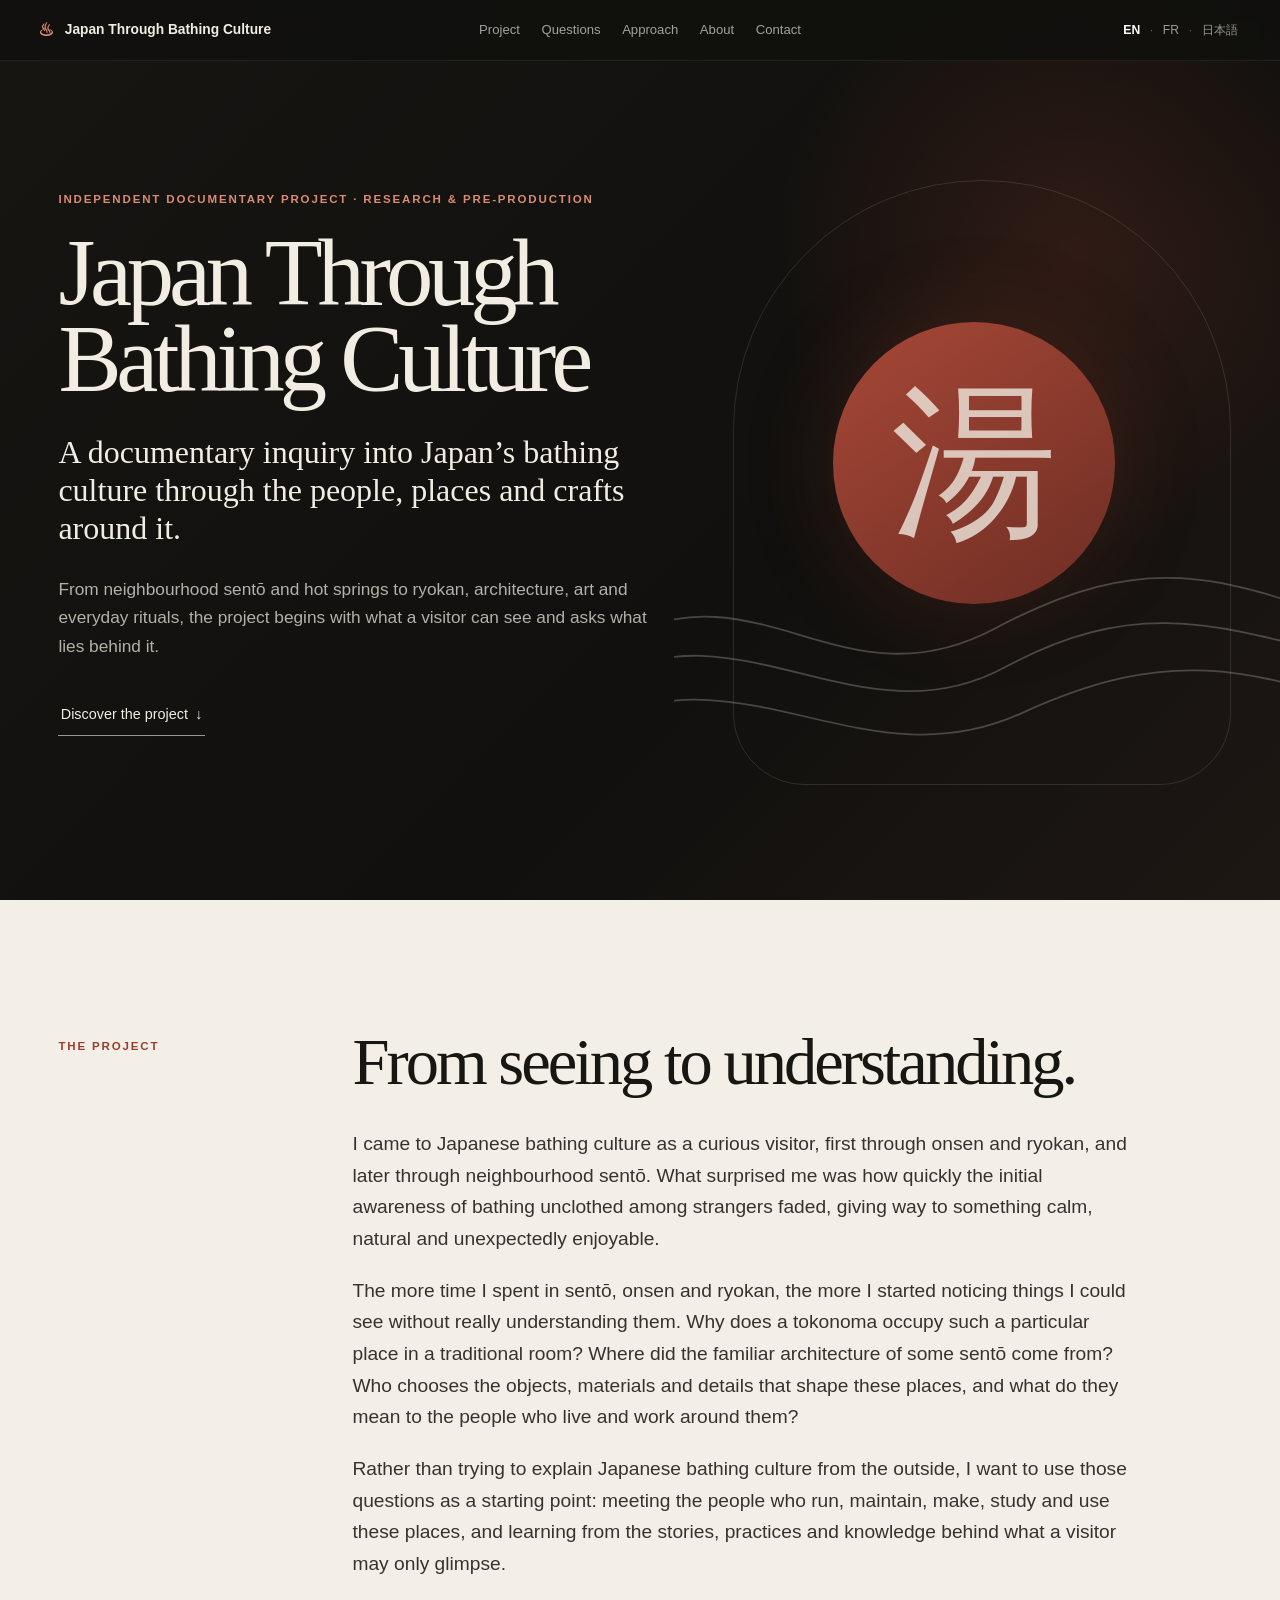
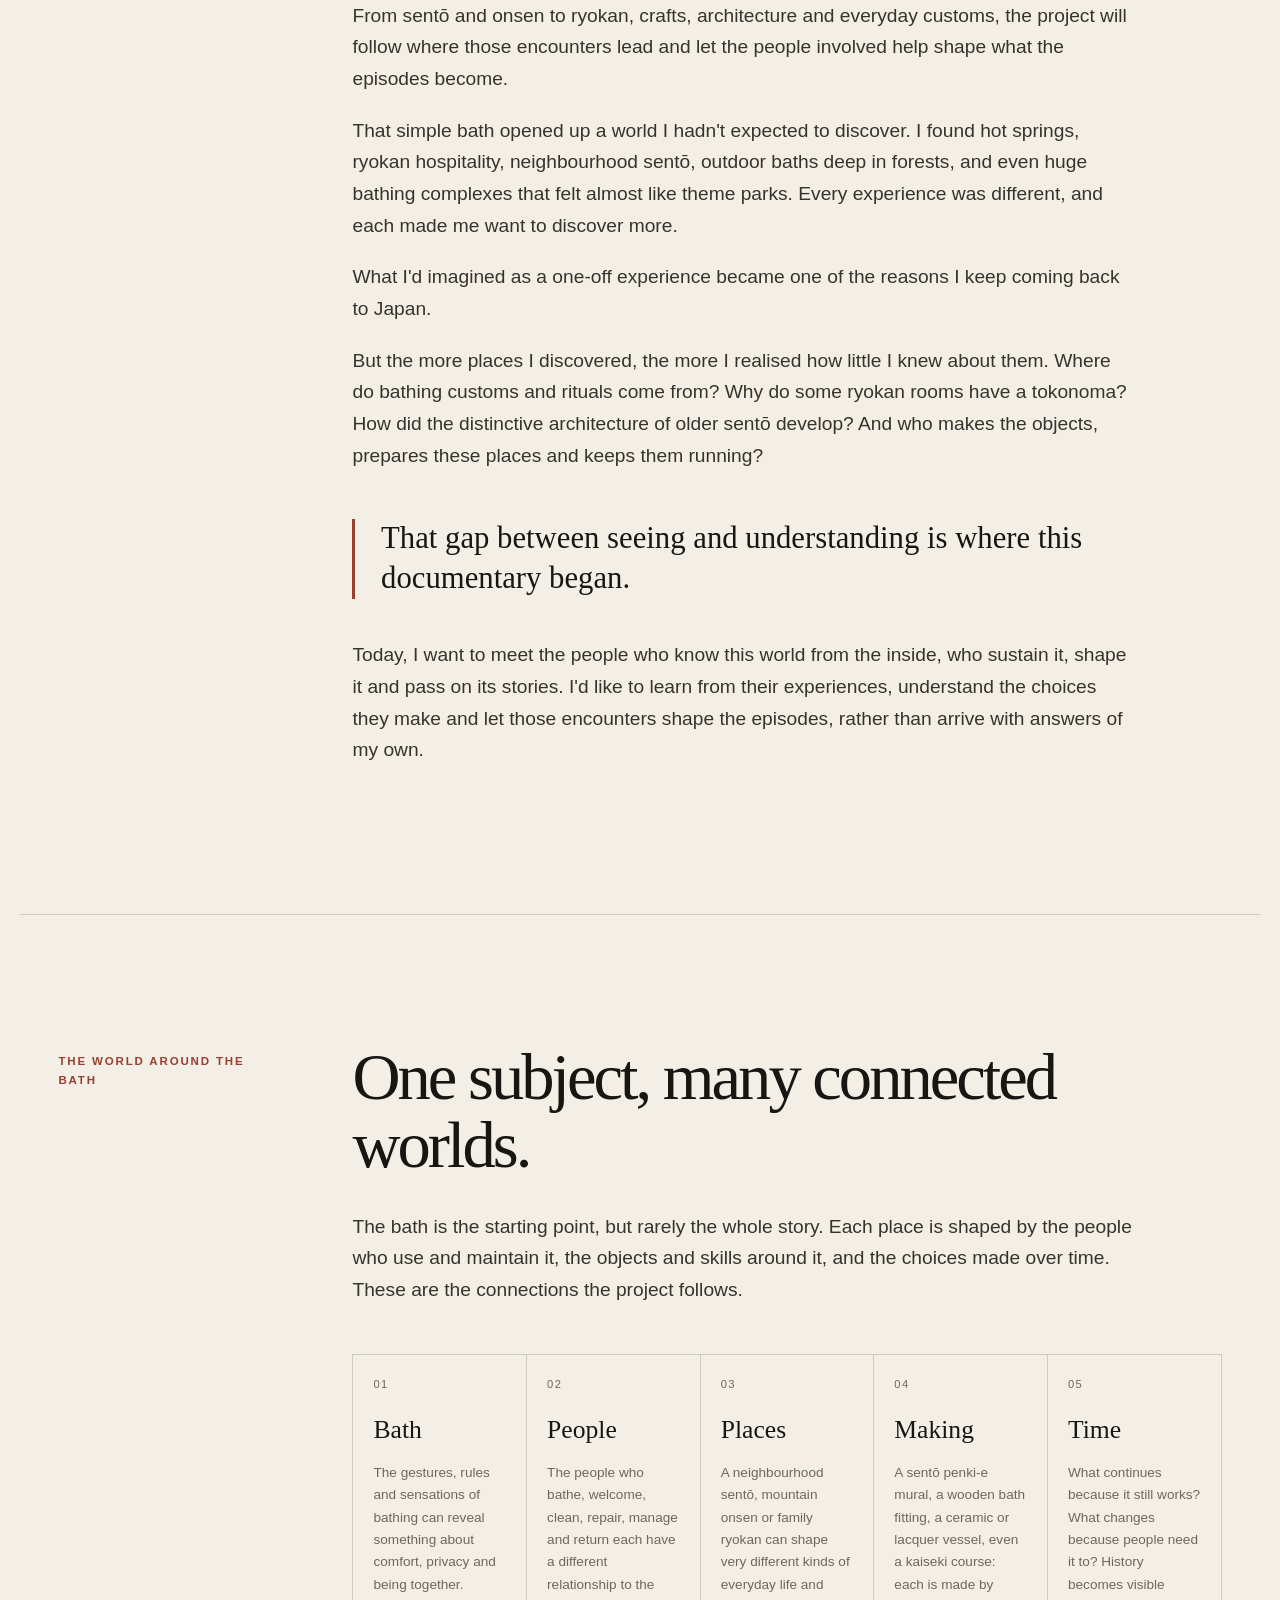
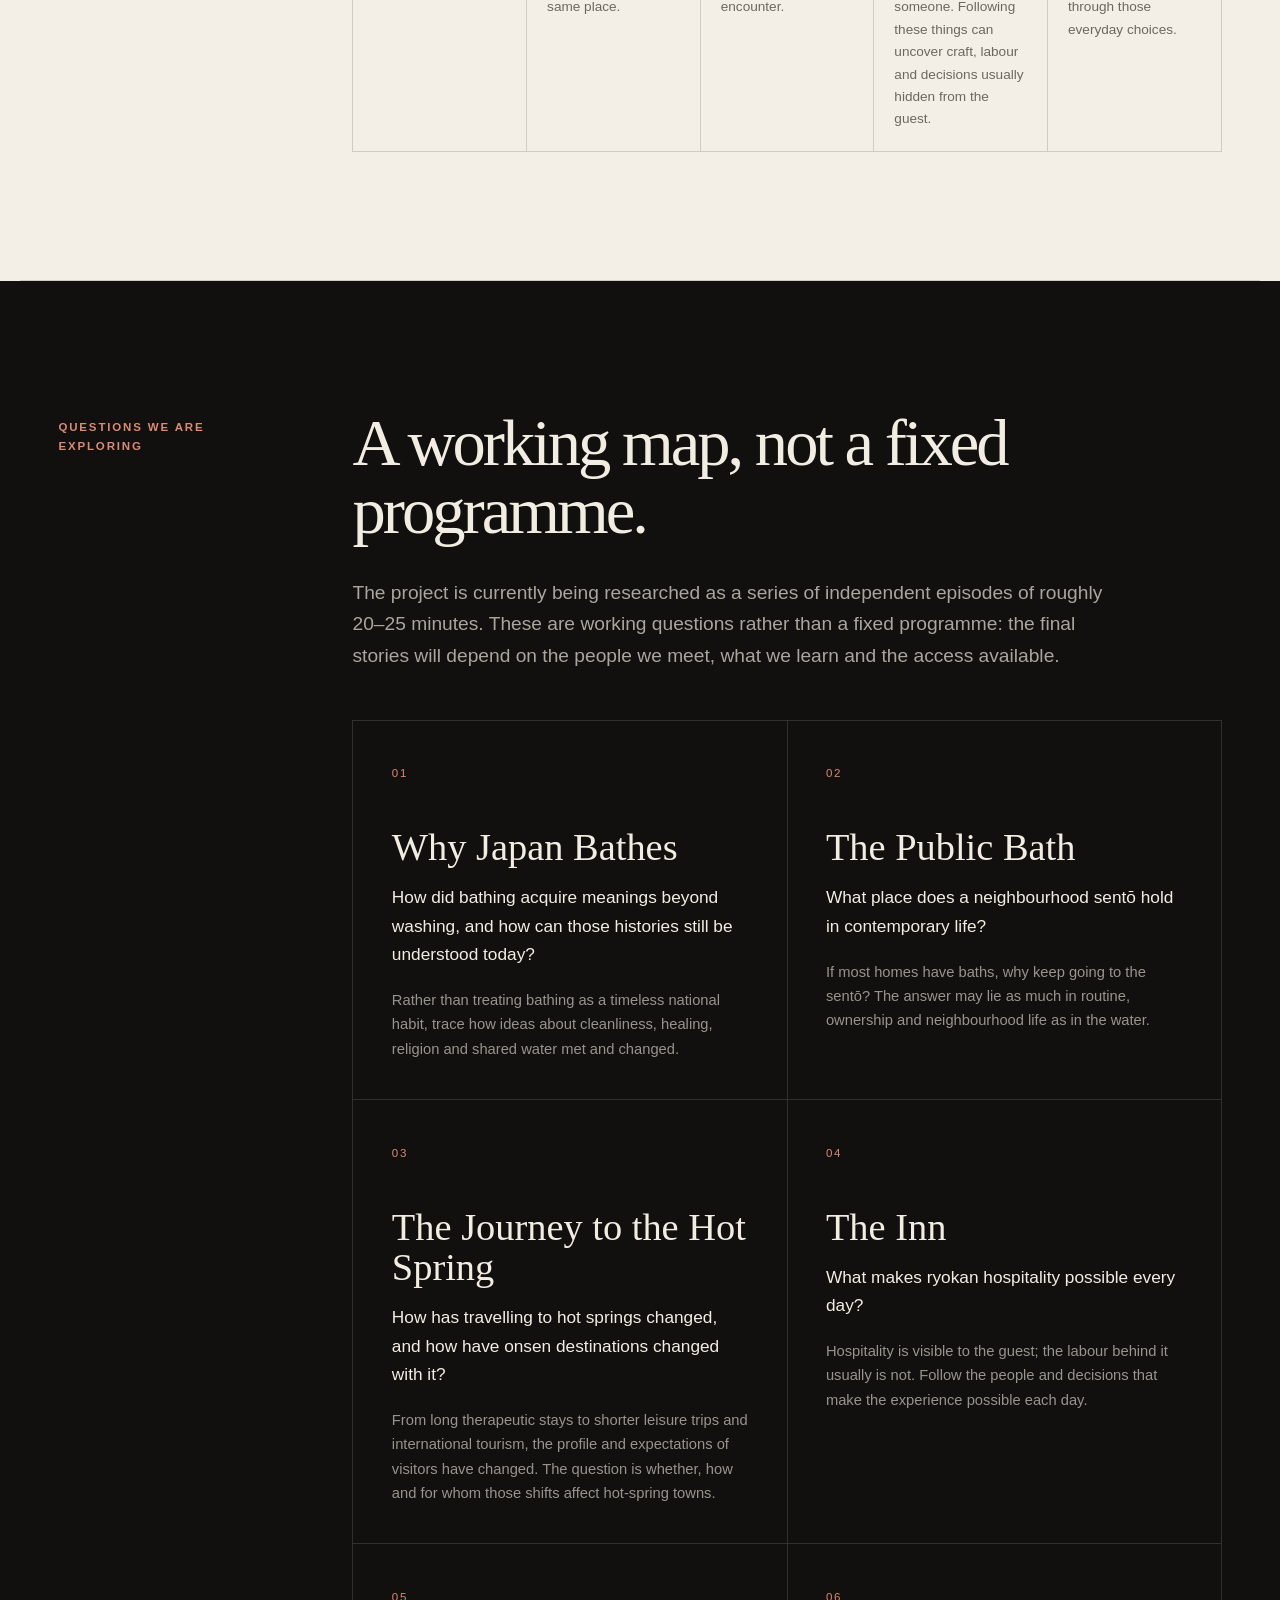
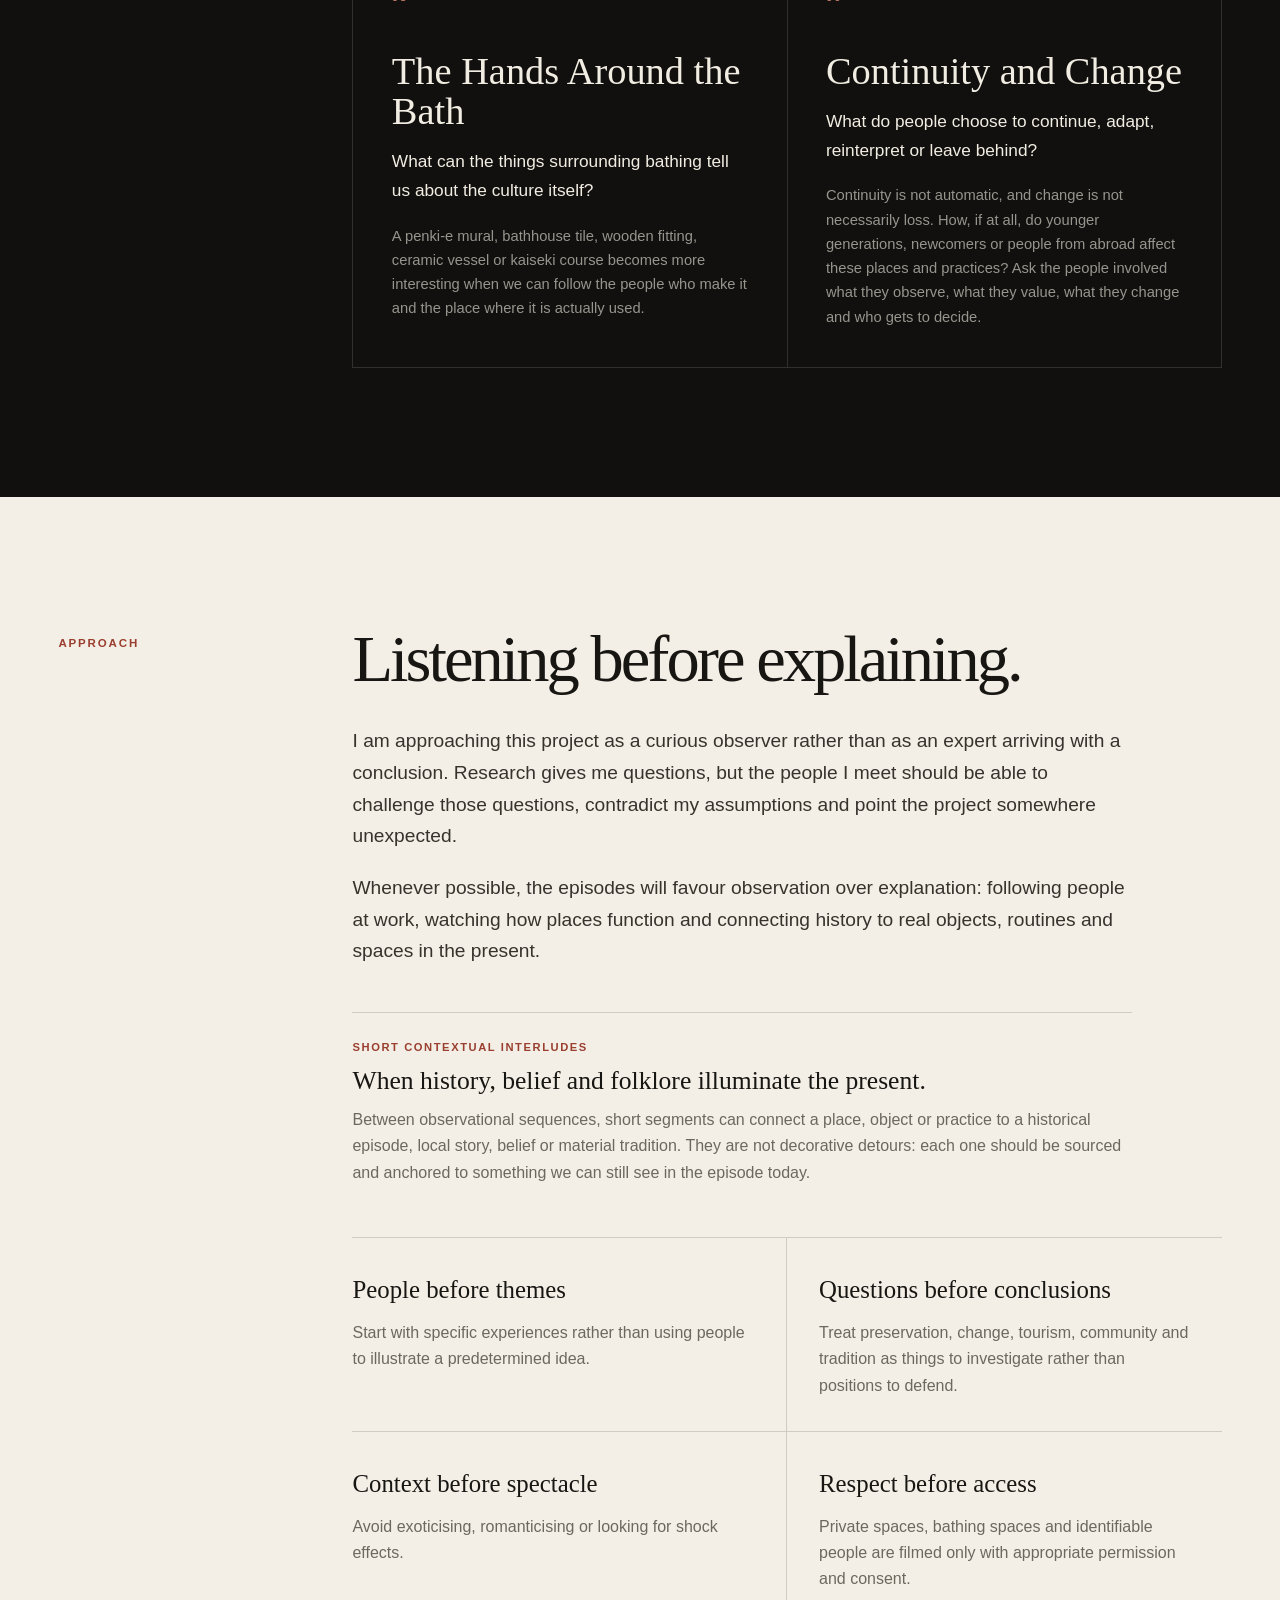
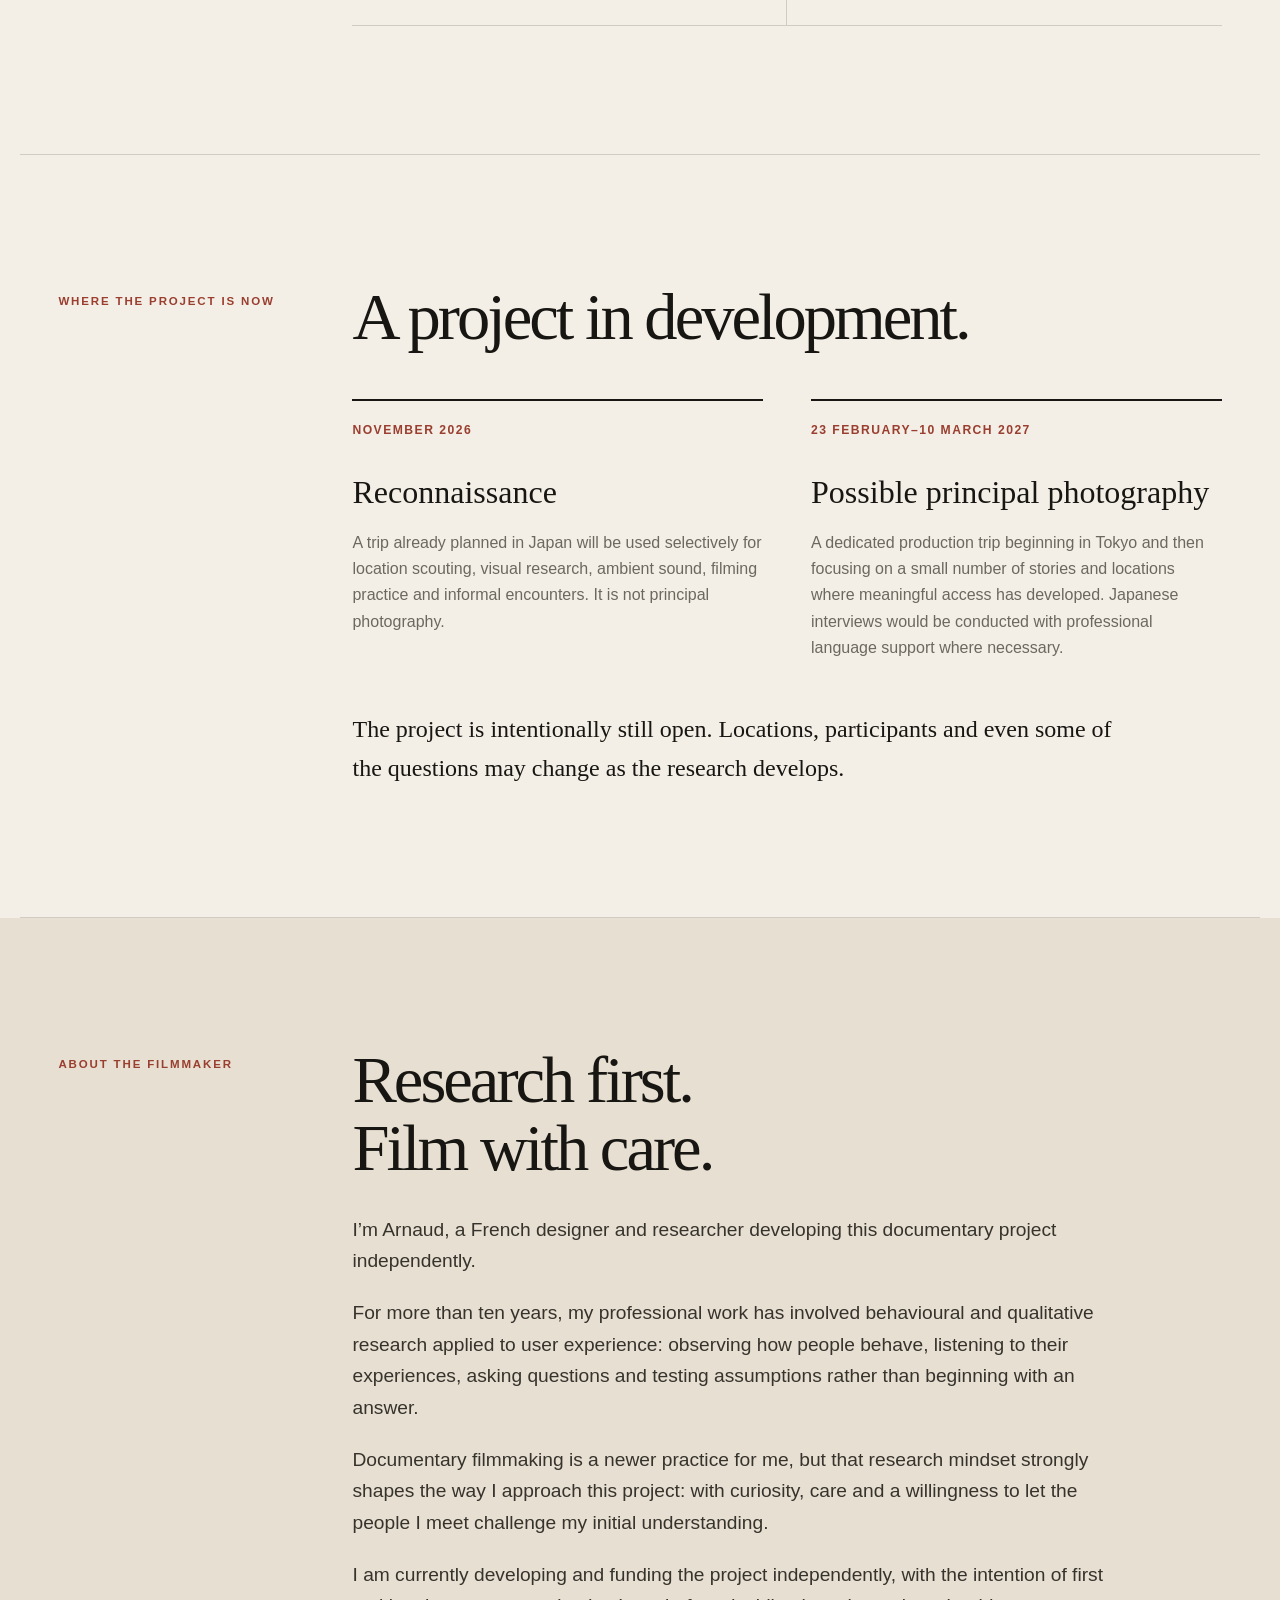
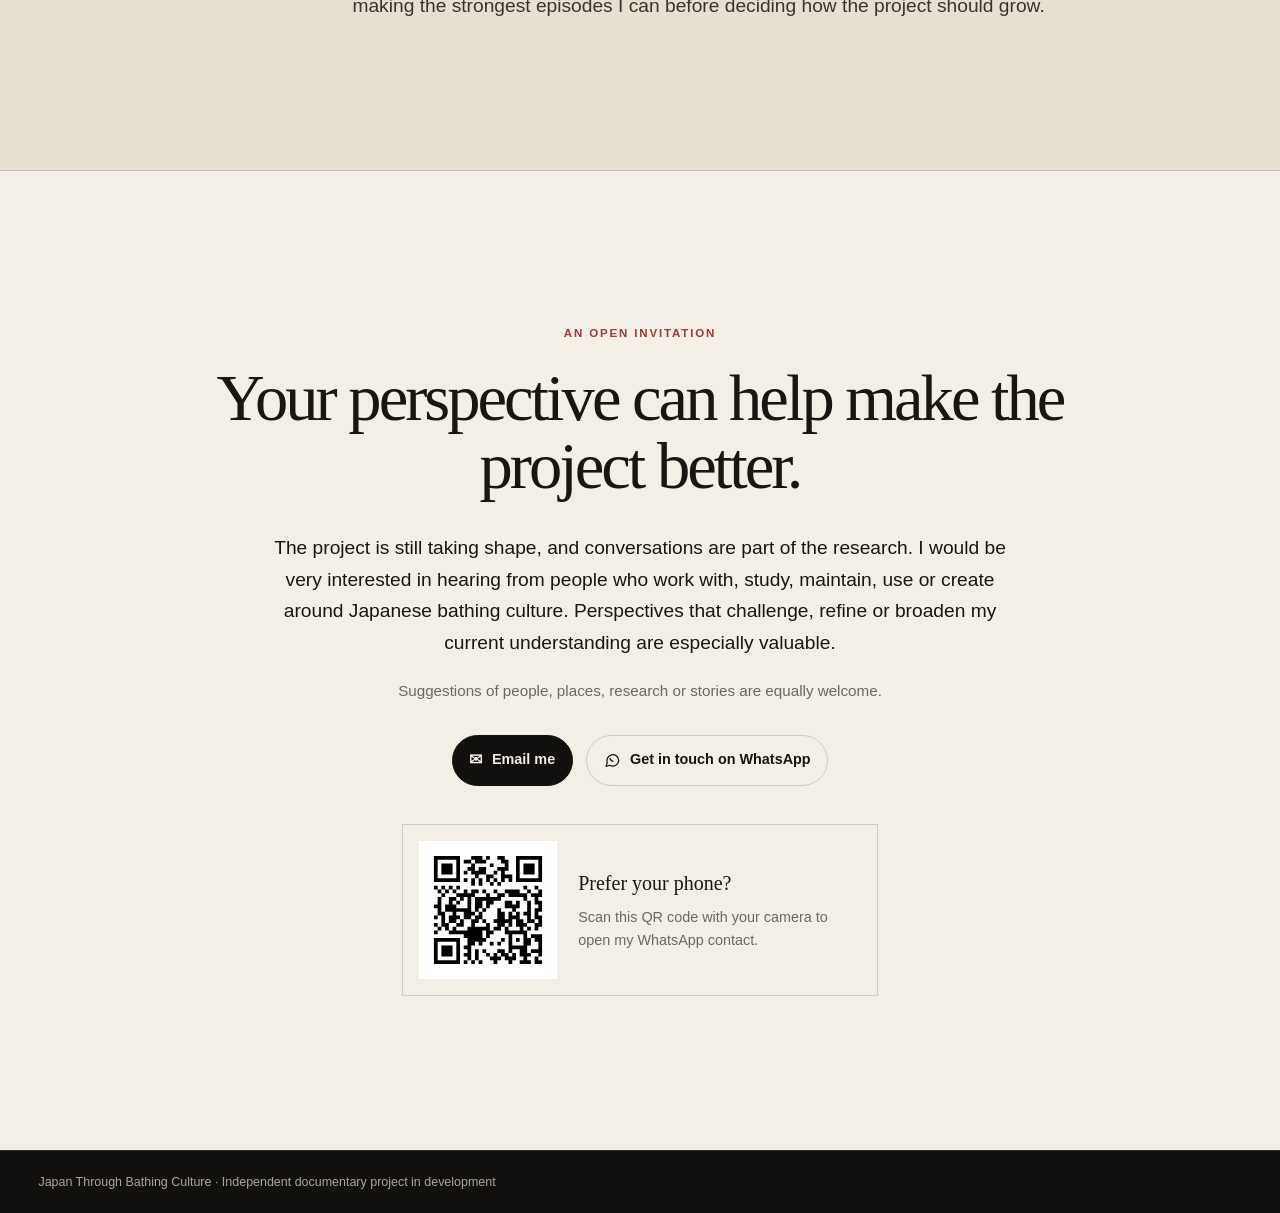
==== index.html @ 9cec3761 "Use concise story-led documentary introduction" ====
<!doctype html>
<!-- site-version: v0.8-personal-intro -->
<html lang="en" class="no-js">
<head>
  <meta charset="utf-8" />
  <meta name="viewport" content="width=device-width, initial-scale=1" />
  <meta name="theme-color" content="#11100e" />
  <title>Japan Through Bathing Culture: Independent documentary project</title>
  <meta name="description" content="An independent documentary project exploring Japan’s bathing culture through the people, places and crafts that shape it." />
  <meta name="robots" content="noindex, nofollow, noarchive, nosnippet, noimageindex" />
  <meta property="og:title" content="Japan Through Bathing Culture" />
  <meta property="og:description" content="Exploring Japan’s bathing culture through the people, places and crafts that shape it." />
  <meta property="og:type" content="website" />
  <meta name="twitter:card" content="summary_large_image" />
  <link rel="stylesheet" href="styles.css?v=20261009-2" />
  <script>
    document.documentElement.classList.remove('no-js');
    document.documentElement.classList.add('js');
    (() => {
      const supported = ['en', 'fr', 'ja'];
      const params = new URLSearchParams(location.search);
      const urlLang = params.get('lang');
      const stored = localStorage.getItem('bath-doc-lang');
      const browser = (navigator.languages?.[0] || navigator.language || 'en').toLowerCase();
      const browserLang = browser.startsWith('fr') ? 'fr' : browser.startsWith('ja') ? 'ja' : 'en';
      const lang = supported.includes(urlLang) ? urlLang : supported.includes(stored) ? stored : browserLang;
      document.documentElement.lang = lang;
      document.documentElement.dataset.initialLang = lang;
    })();
  </script>
</head>
<body>
  <a class="skip-link" href="#main" data-i18n="skip">Skip to content</a>

  <header class="site-header">
    <a class="brand" href="#top" aria-label="Japan Through Bathing Culture, home">
      <span class="brand-mark" aria-hidden="true">♨</span>
      <span class="brand-text">Japan Through Bathing Culture</span>
    </a>

    <nav class="main-nav" id="primary-navigation" aria-label="Primary navigation">
      <a href="#project" data-i18n="navProject">Project</a>
      <a href="#questions" data-i18n="navQuestions">Questions</a>
      <a href="#approach" data-i18n="navApproach">Approach</a>
      <a href="#about" data-i18n="navAbout">About</a>
      <a href="#contact" data-i18n="navContact">Contact</a>
    </nav>

    <button class="menu-toggle" type="button" aria-controls="primary-navigation" aria-expanded="false" aria-label="Open menu">
      <span class="menu-toggle-lines" aria-hidden="true"><span></span><span></span><span></span></span>
    </button>

    <div class="language-switcher" aria-label="Language">
      <button type="button" data-lang="en">EN</button><span aria-hidden="true">·</span>
      <button type="button" data-lang="fr">FR</button><span aria-hidden="true">·</span>
      <button type="button" data-lang="ja">日本語</button>
    </div>
  </header>

  <main id="main">
    <section class="hero" id="top" aria-labelledby="hero-title">
      <div class="hero-copy">
        <p class="eyebrow" data-i18n="heroEyebrow">Independent documentary project · Research & pre-production</p>
        <h1 id="hero-title" data-i18n="heroTitle">Japan Through Bathing Culture</h1>
        <p class="hero-statement" data-i18n="heroStatement">A documentary inquiry into Japan’s bathing culture through the people, places and crafts around it.</p>
        <p class="hero-intro" data-i18n="heroIntro">From neighbourhood sentō and hot springs to ryokan, architecture, art and everyday rituals, the project begins with what a visitor can see and asks what lies behind it.</p>
        <a class="text-link" href="#project"><span data-i18n="heroCta">Discover the project</span> <span aria-hidden="true">↓</span></a>
      </div>

      <div class="hero-art" aria-hidden="true">
        <div class="sun"></div>
        <svg viewBox="0 0 720 640" role="presentation">
          <path d="M-60 440 C100 360,190 520,360 430 S610 370,780 430" />
          <path d="M-80 488 C70 400,210 560,370 474 S620 430,800 474" />
          <path d="M-90 536 C80 452,215 605,390 525 S650 478,820 530" />
        </svg>
        <p class="hero-kanji">湯</p>
      </div>
    </section>

    <section class="section" id="project" aria-labelledby="project-title">
      <div class="section-label"><p class="eyebrow" data-i18n="projectEyebrow">The project</p></div>
      <div class="section-body prose">
        <h2 id="project-title" data-i18n="projectTitle">From seeing to understanding.</h2>
        <p class="project-lead" data-i18n="projectP1">Bathing wasn't what first brought me to Japan.</p>
        <p data-i18n="projectP2">To be fair, I was a little reluctant to try it. Getting naked in a bath with strangers was well outside my comfort zone! I was curious, but I mostly expected to give it a go, tick it off the list and move on.</p>
        <p data-i18n="projectP3">My first bath was at a perfectly ordinary hotel after twenty hours of flying. The place was plain, almost austere. I planned to stay for a few minutes before going back to my room to finally get some sleep…</p>
        <p data-i18n="projectP4">An hour later, I was still there, alongside a few other people. And it all felt surprisingly natural. My hesitation had melted away, along with the tension of the journey.</p>
        <p data-i18n="projectP5">That simple bath opened up a world I hadn't expected to discover. I found hot springs, ryokan hospitality, neighbourhood sentō, outdoor baths deep in forests, and even huge bathing complexes that felt almost like theme parks. Every experience was different, and each made me want to discover more.</p>
        <p data-i18n="projectP6">What I'd imagined as a one-off experience became one of the reasons I keep coming back to Japan.</p>
        <p data-i18n="projectP7">But the more places I discovered, the more I realised how little I knew about them. Where do bathing customs and rituals come from? Why do some ryokan rooms have a tokonoma? How did the distinctive architecture of older sentō develop? And who makes the objects, prepares these places and keeps them running?</p>
        <blockquote data-i18n="projectQuote">That gap between what I saw and what I actually understood is where this documentary began.</blockquote>
        <p data-i18n="projectP8">Today, I want to meet the people who know this world from the inside, who sustain it, shape it and pass on its stories. I'd like to learn from their experiences, understand the choices they make and let those encounters shape the episodes, rather than arrive with answers of my own.</p>
      </div>
    </section>

    <section class="section" aria-labelledby="world-title">
      <div class="section-label"><p class="eyebrow" data-i18n="worldEyebrow">The world around the bath</p></div>
      <div class="section-body">
        <h2 id="world-title" data-i18n="worldTitle">One subject, many connected worlds.</h2>
        <p class="section-intro" data-i18n="worldIntro">The bath is the starting point, but rarely the whole story. Each place is shaped by the people who use and maintain it, the objects and skills around it, and the choices made over time. These are the connections the project follows.</p>
        <div class="world-grid">
          <article><span>01</span><h3 data-i18n="worldBathTitle">Bath</h3><p data-i18n="worldBathText">The gestures, rules and sensations of bathing can reveal something about comfort, privacy and being together.</p></article>
          <article><span>02</span><h3 data-i18n="worldPeopleTitle">People</h3><p data-i18n="worldPeopleText">The people who bathe, welcome, clean, repair, manage and return each have a different relationship to the same place.</p></article>
          <article><span>03</span><h3 data-i18n="worldPlacesTitle">Places</h3><p data-i18n="worldPlacesText">A neighbourhood sentō, mountain onsen or family ryokan can shape very different kinds of everyday life and encounter.</p></article>
          <article><span>04</span><h3 data-i18n="worldMakingTitle">Making</h3><p data-i18n="worldMakingText">A sentō penki-e mural, a wooden bath fitting, a ceramic or lacquer vessel, even a kaiseki course: each is made by someone. Following these things can uncover craft, labour and decisions usually hidden from the guest.</p></article>
          <article><span>05</span><h3 data-i18n="worldTimeTitle">Time</h3><p data-i18n="worldTimeText">What continues because it still works? What changes because people need it to? History becomes visible through those everyday choices.</p></article>
        </div>
      </div>
    </section>

    <section class="section dark-section" id="questions" aria-labelledby="questions-title">
      <div class="section-label"><p class="eyebrow" data-i18n="questionsEyebrow">Questions we are exploring</p></div>
      <div class="section-body">
        <h2 id="questions-title" data-i18n="questionsTitle">A working map, not a fixed programme.</h2>
        <p class="section-intro" data-i18n="questionsIntro">The project is currently being researched as a series of independent episodes of roughly 20–25 minutes. These are working questions rather than a fixed programme: the final stories will depend on the people we meet, what we learn and the access available.</p>

        <div class="question-grid">
          <article class="question-card"><span class="number">01</span><h3 data-i18n="q1Title">Why Japan Bathes</h3><p class="question" data-i18n="q1Question">How did bathing acquire meanings beyond washing, and how can those histories still be understood today?</p><p class="detail" data-i18n="q1Detail">Rather than treating bathing as a timeless national habit, trace how ideas about cleanliness, healing, religion and shared water met and changed.</p></article>
          <article class="question-card"><span class="number">02</span><h3 data-i18n="q2Title">The Public Bath</h3><p class="question" data-i18n="q2Question">What place does a neighbourhood sentō hold in contemporary life?</p><p class="detail" data-i18n="q2Detail">If most homes have baths, why keep going to the sentō? The answer may lie as much in routine, ownership and neighbourhood life as in the water.</p></article>
          <article class="question-card"><span class="number">03</span><h3 data-i18n="q3Title">The Journey to the Hot Spring</h3><p class="question" data-i18n="q3Question">How has travelling to hot springs changed, and how have onsen destinations changed with it?</p><p class="detail" data-i18n="q3Detail">From long therapeutic stays to shorter leisure trips and international tourism, the profile and expectations of visitors have changed. The question is whether, how and for whom those shifts affect hot-spring towns.</p></article>
          <article class="question-card"><span class="number">04</span><h3 data-i18n="q4Title">The Inn</h3><p class="question" data-i18n="q4Question">What makes ryokan hospitality possible every day?</p><p class="detail" data-i18n="q4Detail">Hospitality is visible to the guest; the labour behind it usually is not. Follow the people and decisions that make the experience possible each day.</p></article>
          <article class="question-card"><span class="number">05</span><h3 data-i18n="q5Title">The Hands Around the Bath</h3><p class="question" data-i18n="q5Question">What can the things surrounding bathing tell us about the culture itself?</p><p class="detail" data-i18n="q5Detail">A penki-e mural, bathhouse tile, wooden fitting, ceramic vessel or kaiseki course becomes more interesting when we can follow the people who make it and the place where it is actually used.</p></article>
          <article class="question-card"><span class="number">06</span><h3 data-i18n="q6Title">Continuity and Change</h3><p class="question" data-i18n="q6Question">What do people choose to continue, adapt, reinterpret or leave behind?</p><p class="detail" data-i18n="q6Detail">Continuity is not automatic, and change is not necessarily loss. How, if at all, do younger generations, newcomers or people from abroad affect these places and practices? Ask the people involved what they observe, what they value, what they change and who gets to decide.</p></article>
        </div>
      </div>
    </section>

    <section class="section" id="approach" aria-labelledby="approach-title">
      <div class="section-label"><p class="eyebrow" data-i18n="approachEyebrow">Approach</p></div>
      <div class="section-body">
        <h2 id="approach-title" data-i18n="approachTitle">Listening before explaining.</h2>
        <p class="section-intro" data-i18n="approachIntro">I am approaching this project as a curious observer rather than as an expert arriving with a conclusion. Research gives me questions, but the people I meet should be able to challenge those questions, contradict my assumptions and point the project somewhere unexpected.</p>
        <p class="section-intro" data-i18n="approachIntro2">Whenever possible, the episodes will favour observation over explanation: following people at work, watching how places function and connecting history to real objects, routines and spaces in the present.</p>

        <aside class="context-interlude" aria-labelledby="interlude-title">
          <p class="context-interlude-label" data-i18n="interludeEyebrow">Short contextual interludes</p>
          <h3 id="interlude-title" data-i18n="interludeTitle">When history, belief and folklore illuminate the present.</h3>
          <p data-i18n="interludeText">Between observational sequences, short segments can connect a place, object or practice to a historical episode, local story, belief or material tradition. They are not decorative detours: each one should be sourced and anchored to something we can still see in the episode today.</p>
        </aside>

        <div class="principles">
          <article><h3 data-i18n="p1Title">People before themes</h3><p data-i18n="p1Text">Start with specific experiences rather than using people to illustrate a predetermined idea.</p></article>
          <article><h3 data-i18n="p2Title">Questions before conclusions</h3><p data-i18n="p2Text">Treat preservation, change, tourism, community and tradition as things to investigate rather than positions to defend.</p></article>
          <article><h3 data-i18n="p3Title">Context before spectacle</h3><p data-i18n="p3Text">Avoid exoticising, romanticising or looking for shock effects.</p></article>
          <article><h3 data-i18n="p4Title">Respect before access</h3><p data-i18n="p4Text">Private spaces, bathing spaces and identifiable people are filmed only with appropriate permission and consent.</p></article>
        </div>
      </div>
    </section>

    <section class="section" id="status" aria-labelledby="status-title">
      <div class="section-label"><p class="eyebrow" data-i18n="statusEyebrow">Where the project is now</p></div>
      <div class="section-body">
        <h2 id="status-title" data-i18n="statusTitle">A project in development.</h2>
        <div class="timeline">
          <article><p class="date" data-i18n="novDate">November 2026</p><h3 data-i18n="novTitle">Reconnaissance</h3><p data-i18n="novText">A trip already planned in Japan will be used selectively for location scouting, visual research, ambient sound, filming practice and informal encounters. It is not principal photography.</p></article>
          <article><p class="date" data-i18n="febDate">23 February–10 March 2027</p><h3 data-i18n="febTitle">Possible principal photography</h3><p data-i18n="febText">A dedicated production trip beginning in Tokyo and then focusing on a small number of stories and locations where meaningful access has developed. Japanese interviews would be conducted with professional language support where necessary.</p></article>
        </div>
        <p class="status-note" data-i18n="statusNote">The project is intentionally still open. Locations, participants and even some of the questions may change as the research develops.</p>
      </div>
    </section>

    <section class="section soft-section" id="about" aria-labelledby="about-title">
      <div class="section-label"><p class="eyebrow" data-i18n="aboutEyebrow">About the filmmaker</p></div>
      <div class="section-body prose">
        <h2 id="about-title"><span data-i18n="aboutTitleLine1">Research first.</span><br><span data-i18n="aboutTitleLine2">Film with care.</span></h2>
        <p data-i18n="aboutP1">I’m Arnaud, a French designer and researcher developing this documentary project independently.</p>
        <p data-i18n="aboutP2">For more than ten years, my professional work has involved behavioural and qualitative research applied to user experience: observing how people behave, listening to their experiences, asking questions and testing assumptions rather than beginning with an answer.</p>
        <p data-i18n="aboutP3">Documentary filmmaking is a newer practice for me, but that research mindset strongly shapes the way I approach this project: with curiosity, care and a willingness to let the people I meet challenge my initial understanding.</p>
        <p data-i18n="aboutP5">I am currently developing and funding the project independently, with the intention of first making the strongest episodes I can before deciding how the project should grow.</p>
      </div>
    </section>

    <section class="closing" id="contact" aria-labelledby="closing-title">
      <p class="eyebrow" data-i18n="closingEyebrow">An open invitation</p>
      <h2 id="closing-title" data-i18n="closingTitle">Your perspective can help make the project better.</h2>
      <p data-i18n="closingText">The project is still taking shape, and conversations are part of the research. I would be very interested in hearing from people who work with, study, maintain, use or create around Japanese bathing culture. Perspectives that challenge, refine or broaden my current understanding are especially valuable.</p>
      <p class="closing-note" data-i18n="closingNote">Suggestions of people, places, research or stories are equally welcome.</p>
      <div class="contact-actions" aria-label="Contact options">
        <button class="contact-button contact-button-primary" type="button" data-contact="email">
          <span class="contact-icon" aria-hidden="true">✉</span>
          <span data-i18n="contactEmail">Email me</span>
        </button>
        <button class="contact-button" type="button" data-contact="whatsapp">
          <svg class="contact-icon contact-icon-svg" aria-hidden="true" viewBox="0 0 24 24" focusable="false">
            <path d="M21 11.5a8.5 8.5 0 0 1-12.6 7.45L3 20.5l1.55-5.2A8.5 8.5 0 1 1 21 11.5Z"></path>
            <path d="M8.5 9.25c.8 2.05 2.2 3.45 4.25 4.25"></path>
          </svg>
          <span data-i18n="contactWhatsapp">Get in touch on WhatsApp</span>
        </button>
      </div>
      <div class="contact-qr">
        <img src="assets/whatsapp-qr.svg" alt="" width="186" height="186" loading="lazy">
        <div>
          <p class="contact-qr-title" data-i18n="contactQrTitle">Prefer your phone?</p>
          <p class="contact-qr-text" data-i18n="contactQrText">Scan this QR code with your camera to open the WhatsApp chat directly.</p>
        </div>
      </div>
    </section>
  </main>

  <a class="back-to-top" href="#top"><span class="back-to-top-icon" aria-hidden="true">↑</span><span data-i18n="backTop">Back to top</span></a>

  <footer class="site-footer">
    <p>Japan Through Bathing Culture · <span data-i18n="footerText">Independent documentary project in development</span></p>
  </footer>

  <script src="script.js?v=20261009-2"></script>
</body>
</html>
---- styles.css ----
:root{
  --ink:#171612;--paper:#f3efe6;--paper-deep:#e7dfd1;--muted:#6d685f;
  --line:rgba(23,22,18,.16);--accent:#9a3e2f;--dark:#11100e;
  --light:#f2ede3;--max:1240px;--gutter:clamp(1.1rem,3vw,3rem);
  --serif:Georgia,"Times New Roman","Yu Mincho","Hiragino Mincho ProN",serif;
  --sans:-apple-system,BlinkMacSystemFont,"Segoe UI","Hiragino Sans","Yu Gothic","Noto Sans JP",sans-serif
}
*{box-sizing:border-box}html{scroll-behavior:smooth}body{margin:0;background:var(--paper);color:var(--ink);font-family:var(--sans);line-height:1.65;text-rendering:optimizeLegibility}
a{color:inherit}.skip-link{position:fixed;top:.7rem;left:.7rem;z-index:100;padding:.7rem 1rem;background:var(--paper);border:1px solid var(--ink);transform:translateY(-180%)}.skip-link:focus{transform:none}
:focus-visible{outline:3px solid #d6755d;outline-offset:4px}
.site-header{position:fixed;top:0;left:0;right:0;width:100%;z-index:20;display:grid;grid-template-columns:1fr auto 1fr;align-items:center;gap:1rem;padding:.9rem var(--gutter);color:var(--light);background:rgba(17,16,14,.82);border-bottom:1px solid rgba(243,239,230,.08);-webkit-backdrop-filter:blur(10px);backdrop-filter:blur(10px)}
.brand{display:inline-flex;align-items:center;gap:.65rem;width:max-content;text-decoration:none;font-size:.86rem;font-weight:650}.brand-mark{color:#dd8a72;font-size:1.15rem}
.main-nav{display:flex;gap:1.35rem}.main-nav a{color:rgba(242,237,227,.66);font-size:.82rem;font-weight:500;text-decoration:none;text-underline-offset:.28em;text-decoration-thickness:1px;transition:color .16s ease,font-weight .16s ease}.main-nav a:hover{color:#fff;text-decoration:underline}.main-nav a[aria-current="location"]{color:#fff;font-weight:700}
.menu-toggle{display:none;border:0;background:none;color:var(--light);width:44px;height:44px;padding:10px;cursor:pointer;align-items:center;justify-content:center}.menu-toggle-lines{display:grid;gap:4px;width:20px}.menu-toggle-lines span{display:block;height:1.5px;background:currentColor;transform-origin:center;transition:transform .16s ease,opacity .16s ease}.menu-toggle[aria-expanded="true"] .menu-toggle-lines span:nth-child(1){transform:translateY(5.5px) rotate(45deg)}.menu-toggle[aria-expanded="true"] .menu-toggle-lines span:nth-child(2){opacity:0}.menu-toggle[aria-expanded="true"] .menu-toggle-lines span:nth-child(3){transform:translateY(-5.5px) rotate(-45deg)}
.language-switcher{justify-self:end;display:flex;align-items:center;gap:.35rem;color:rgba(242,237,227,.35);font-size:.76rem}.language-switcher button{border:0;padding:.35rem .25rem;background:none;color:rgba(242,237,227,.62);font:inherit;cursor:pointer}.language-switcher button[aria-pressed=true]{color:#fff;font-weight:700}
.hero{min-height:100svh;display:grid;grid-template-columns:minmax(0,1.05fr) minmax(360px,.95fr);align-items:center;gap:clamp(2rem,6vw,7rem);padding:max(5rem,8vh) var(--gutter) clamp(3rem,6vh,5rem);overflow:hidden;color:var(--light);background:radial-gradient(circle at 84% 28%,rgba(172,70,49,.2),transparent 24%),linear-gradient(135deg,#171512 0%,#11100e 62%,#1d1713 100%)}
.hero-copy{position:relative;z-index:3;width:min(760px,100%);margin-left:max(0px,calc((100vw - var(--max))/2))}
.eyebrow{margin:0 0 1.3rem;color:var(--accent);font-size:.72rem;font-weight:750;letter-spacing:.16em;text-transform:uppercase}.hero .eyebrow,.dark-section .eyebrow{color:#d98b75}
.hero h1{margin:0;max-width:900px;font-family:var(--serif);font-size:clamp(3.3rem,7.4vw,8.2rem);font-weight:400;line-height:.91;letter-spacing:-.055em}
.hero-statement{max-width:760px;margin:2rem 0 0;font-family:var(--serif);font-size:clamp(1.4rem,2.5vw,2.4rem);line-height:1.18}.hero-intro{max-width:700px;margin:1.7rem 0 2rem;color:rgba(242,237,227,.72);font-size:clamp(1rem,1.35vw,1.17rem)}
.text-link{display:inline-flex;align-items:center;gap:.45rem;min-height:44px;padding:.55rem .15rem .5rem;border-bottom:1px solid rgba(242,237,227,.6);text-decoration:none;font-size:.9rem;line-height:1.25;touch-action:manipulation;-webkit-tap-highlight-color:transparent}
.hero-art{position:relative;min-height:560px;align-self:stretch;display:grid;place-items:center;pointer-events:none;-webkit-user-select:none;user-select:none}.hero-art:before{content:"";position:absolute;inset:13% 2% 8% 5%;border:1px solid rgba(242,237,227,.12);border-radius:999px 999px 18rem 18rem}.hero-art svg{position:absolute;width:120%;bottom:4%;right:-14%;fill:none;stroke:rgba(242,237,227,.24);stroke-width:2}.sun{width:clamp(160px,22vw,300px);aspect-ratio:1;border-radius:50%;background:linear-gradient(145deg,#a74837,#6e2d23);box-shadow:0 0 90px rgba(166,65,44,.22)}.hero-kanji{position:absolute;margin:0;font-family:var(--serif);font-size:clamp(5rem,13vw,11rem);color:rgba(242,237,227,.78);pointer-events:none;-webkit-user-select:none;user-select:none}
section[id]{scroll-margin-top:68px}.section{display:grid;grid-template-columns:minmax(150px,1fr) minmax(0,4fr);gap:clamp(2rem,6vw,7rem);max-width:var(--max);margin:0 auto;padding:clamp(5rem,10vw,9rem) var(--gutter);border-bottom:1px solid var(--line)}.section-label{padding-top:.55rem}
.section-body h2,.closing h2{max-width:920px;margin:0 0 2rem;font-family:var(--serif);font-size:clamp(2.2rem,5.2vw,5.2rem);font-weight:400;line-height:1.02;letter-spacing:-.045em}.prose>p,.section-intro{max-width:780px;margin:0 0 1.25rem;color:#36332d;font-size:clamp(1.05rem,1.5vw,1.24rem)}
blockquote{max-width:850px;margin:3rem 0 2.5rem;padding-left:1.6rem;border-left:3px solid var(--accent);font-family:var(--serif);font-size:clamp(1.4rem,2.4vw,2.15rem);line-height:1.3}
.world-grid{margin-top:3rem;display:grid;grid-template-columns:repeat(5,1fr);border-top:1px solid var(--line);border-left:1px solid var(--line)}.world-grid article{min-height:250px;display:flex;flex-direction:column;padding:1.25rem;border-right:1px solid var(--line);border-bottom:1px solid var(--line)}.world-grid span{color:var(--muted);font-size:.7rem;letter-spacing:.12em}.world-grid h3{margin:1rem 0 .65rem;font-family:var(--serif);font-size:clamp(1.5rem,2vw,2.3rem);font-weight:400}.world-grid p{margin:0;color:var(--muted);font-size:.85rem}
.dark-section{max-width:none;padding-left:max(var(--gutter),calc((100vw - var(--max))/2 + var(--gutter)));padding-right:max(var(--gutter),calc((100vw - var(--max))/2 + var(--gutter)));background:var(--dark);color:var(--light)}.dark-section .section-intro{color:rgba(242,237,227,.68)}
.question-grid{display:grid;grid-template-columns:repeat(2,1fr);margin-top:3rem;border-top:1px solid rgba(242,237,227,.14);border-left:1px solid rgba(242,237,227,.14)}.question-card{min-height:350px;padding:clamp(1.5rem,3vw,2.7rem);border-right:1px solid rgba(242,237,227,.14);border-bottom:1px solid rgba(242,237,227,.14)}.question-card .number{color:#d98b75;font-size:.72rem;letter-spacing:.14em}.question-card h3{margin:2.6rem 0 1rem;font-family:var(--serif);font-size:clamp(1.8rem,3vw,3.1rem);font-weight:400;line-height:1.05}.question-card .question{max-width:520px;margin:0 0 1.2rem;font-size:1.08rem}.question-card .detail{max-width:520px;margin:0;color:rgba(242,237,227,.6);font-size:.92rem}
.context-interlude{max-width:780px;margin:2.8rem 0 0;padding:1.6rem 0 0;border-top:1px solid var(--line)}.context-interlude-label{margin:0 0 .55rem;color:var(--accent);font-size:.7rem;font-weight:750;letter-spacing:.14em;text-transform:uppercase}.context-interlude h3{margin:0 0 .65rem;font-family:var(--serif);font-size:clamp(1.35rem,2vw,1.8rem);font-weight:400;line-height:1.2}.context-interlude>p:last-child{margin:0;color:var(--muted);font-size:1rem}.principles{display:grid;grid-template-columns:repeat(2,1fr);margin-top:3.2rem;border-top:1px solid var(--line)}.principles article{padding:2rem 2rem 2rem 0;border-bottom:1px solid var(--line)}.principles article:nth-child(odd){border-right:1px solid var(--line)}.principles article:nth-child(even){padding-left:2rem}.principles h3{margin:0 0 .55rem;font-family:var(--serif);font-size:1.55rem;font-weight:400}.principles p{margin:0;color:var(--muted)}
.timeline{display:grid;grid-template-columns:repeat(2,1fr);gap:3rem;margin-top:3rem}.timeline article{padding-top:1.2rem;border-top:2px solid var(--ink)}.timeline .date{margin:0 0 1.6rem;color:var(--accent);font-size:.76rem;font-weight:750;letter-spacing:.12em;text-transform:uppercase}.timeline h3{margin:0 0 .7rem;font-family:var(--serif);font-size:2rem;font-weight:400}.timeline p:not(.date){margin:0;color:var(--muted)}.status-note{max-width:760px;margin:3rem 0 0;font-family:var(--serif);font-size:1.5rem}
.soft-section{max-width:none;padding-left:max(var(--gutter),calc((100vw - var(--max))/2 + var(--gutter)));padding-right:max(var(--gutter),calc((100vw - var(--max))/2 + var(--gutter)));background:var(--paper-deep)}
.closing{max-width:1080px;margin:0 auto;padding:clamp(6rem,12vw,11rem) var(--gutter);text-align:center}.closing h2{margin-left:auto;margin-right:auto}.closing>p:not(.eyebrow){max-width:760px;margin:0 auto 1.2rem;font-size:clamp(1.05rem,1.5vw,1.25rem)}.closing-note{color:var(--muted);font-size:.95rem!important}
.contact-actions{display:flex;justify-content:center;flex-wrap:wrap;gap:.8rem;margin:2rem auto 0}.contact-button{display:inline-flex;align-items:center;justify-content:center;gap:.6rem;min-height:46px;padding:.78rem 1.05rem;border:1px solid var(--line);border-radius:999px;background:transparent;color:var(--ink);font:inherit;font-size:.9rem;font-weight:650;cursor:pointer;transition:transform .18s ease,background-color .18s ease,border-color .18s ease}.contact-button:hover{transform:translateY(-2px);background:rgba(23,22,18,.05);border-color:rgba(23,22,18,.28)}.contact-button-primary{background:var(--dark);color:var(--light);border-color:var(--dark)}.contact-button-primary:hover{background:var(--dark-soft,#1c1a17);border-color:var(--dark-soft,#1c1a17)}.contact-icon{font-size:1rem;line-height:1}.contact-icon-svg{width:1.05rem;height:1.05rem;fill:none;stroke:currentColor;stroke-width:1.8;stroke-linecap:round;stroke-linejoin:round;flex:0 0 auto}.contact-qr{display:grid;grid-template-columns:138px minmax(0,280px);align-items:center;gap:1.3rem;width:max-content;max-width:100%;margin:2.4rem auto 0;padding:1rem 1.15rem 1rem 1rem;border:1px solid var(--line);text-align:left}.contact-qr img{display:block;width:138px;height:138px;background:#fff}.contact-qr-title{margin:0 0 .35rem;font-family:var(--serif);font-size:1.25rem}.contact-qr-text{margin:0;color:var(--muted);font-size:.9rem}
@media(max-width:680px){.contact-actions{flex-direction:column;align-items:stretch}.contact-button{width:100%}.contact-qr{display:none}}
.back-to-top{position:fixed;right:clamp(1rem,2.5vw,2rem);bottom:clamp(1rem,2.5vw,2rem);z-index:30;display:inline-flex;align-items:center;gap:.55rem;padding:.72rem .95rem;border:1px solid rgba(242,237,227,.18);border-radius:999px;background:rgba(17,16,14,.9);color:var(--light);box-shadow:0 10px 30px rgba(17,16,14,.18);backdrop-filter:blur(12px);font-size:.78rem;font-weight:650;line-height:1;text-decoration:none;opacity:0;visibility:hidden;pointer-events:none;transform:translateY(8px);transition:opacity .18s ease,visibility .18s ease,transform .18s ease,background-color .18s ease,border-color .18s ease}.back-to-top.is-visible{opacity:1;visibility:visible;pointer-events:auto;transform:translateY(0)}.back-to-top.is-visible:hover{transform:translateY(-2px);background:rgba(28,26,23,.96);border-color:rgba(242,237,227,.32)}.back-to-top-icon{font-size:1rem;line-height:1}.site-footer{display:flex;justify-content:space-between;gap:2rem;padding:1.3rem var(--gutter);border-top:1px solid rgba(242,237,227,.12);background:var(--dark);color:rgba(242,237,227,.68);font-size:.78rem}.site-footer p{margin:0}.site-footer a{text-decoration:none}
html[lang=ja] body{letter-spacing:.01em}html[lang=ja] .hero h1,html[lang=ja] .section-body h2,html[lang=ja] .closing h2,html[lang=ja] .world-grid h3,html[lang=ja] .question-card h3,html[lang=ja] .principles h3,html[lang=ja] .timeline h3,html[lang=ja] blockquote{font-family:"Yu Mincho","Hiragino Mincho ProN",var(--serif)}
@media(max-width:980px){.site-header{grid-template-columns:auto auto 1fr;column-gap:.45rem}.menu-toggle{display:inline-flex;grid-column:1;grid-row:1;justify-self:start}.brand{grid-column:2;grid-row:1}.language-switcher{grid-column:3;grid-row:1;justify-self:end}.main-nav{position:absolute;top:100%;left:0;right:0;display:none;flex-direction:column;gap:0;padding:.5rem var(--gutter) 1rem;background:rgba(17,16,14,.97);border-bottom:1px solid rgba(243,239,230,.1);-webkit-backdrop-filter:blur(12px);backdrop-filter:blur(12px)}.main-nav.is-open{display:flex}.main-nav a{display:flex;align-items:center;min-height:48px;padding:.55rem 0;border-bottom:1px solid rgba(243,239,230,.08);font-size:.95rem}.main-nav a:last-child{border-bottom:0}.hero{grid-template-columns:1fr}.hero-copy{position:relative;z-index:3}.hero .text-link{min-width:168px;min-height:48px;padding:.7rem .2rem .6rem}.hero-art{min-height:390px}.section{grid-template-columns:1fr;gap:1rem}.section-label{padding-top:0}.world-grid{grid-template-columns:repeat(2,1fr)}.world-grid article:last-child{grid-column:1/-1;min-height:190px}}
@media(max-width:680px){.back-to-top{right:.85rem;bottom:.85rem;padding:.68rem .8rem;font-size:.74rem}.site-header{padding:.8rem 1rem}.brand-text{display:none}.hero{padding:4.2rem 1.1rem 3rem}.hero-art{min-height:300px}.section{padding:4.5rem 1.1rem}.dark-section,.soft-section{padding-left:1.1rem;padding-right:1.1rem}.world-grid,.question-grid,.principles,.timeline{grid-template-columns:1fr}.world-grid article:last-child{grid-column:auto}.question-card{min-height:auto}.principles article,.principles article:nth-child(even),.principles article:nth-child(odd){padding:1.6rem 0;border-right:0}.timeline{gap:2rem}.site-footer{flex-direction:column}}
@media(prefers-reduced-motion:reduce){html{scroll-behavior:auto}*,*:before,*:after{animation-duration:.01ms!important;animation-iteration-count:1!important;transition-duration:.01ms!important}}
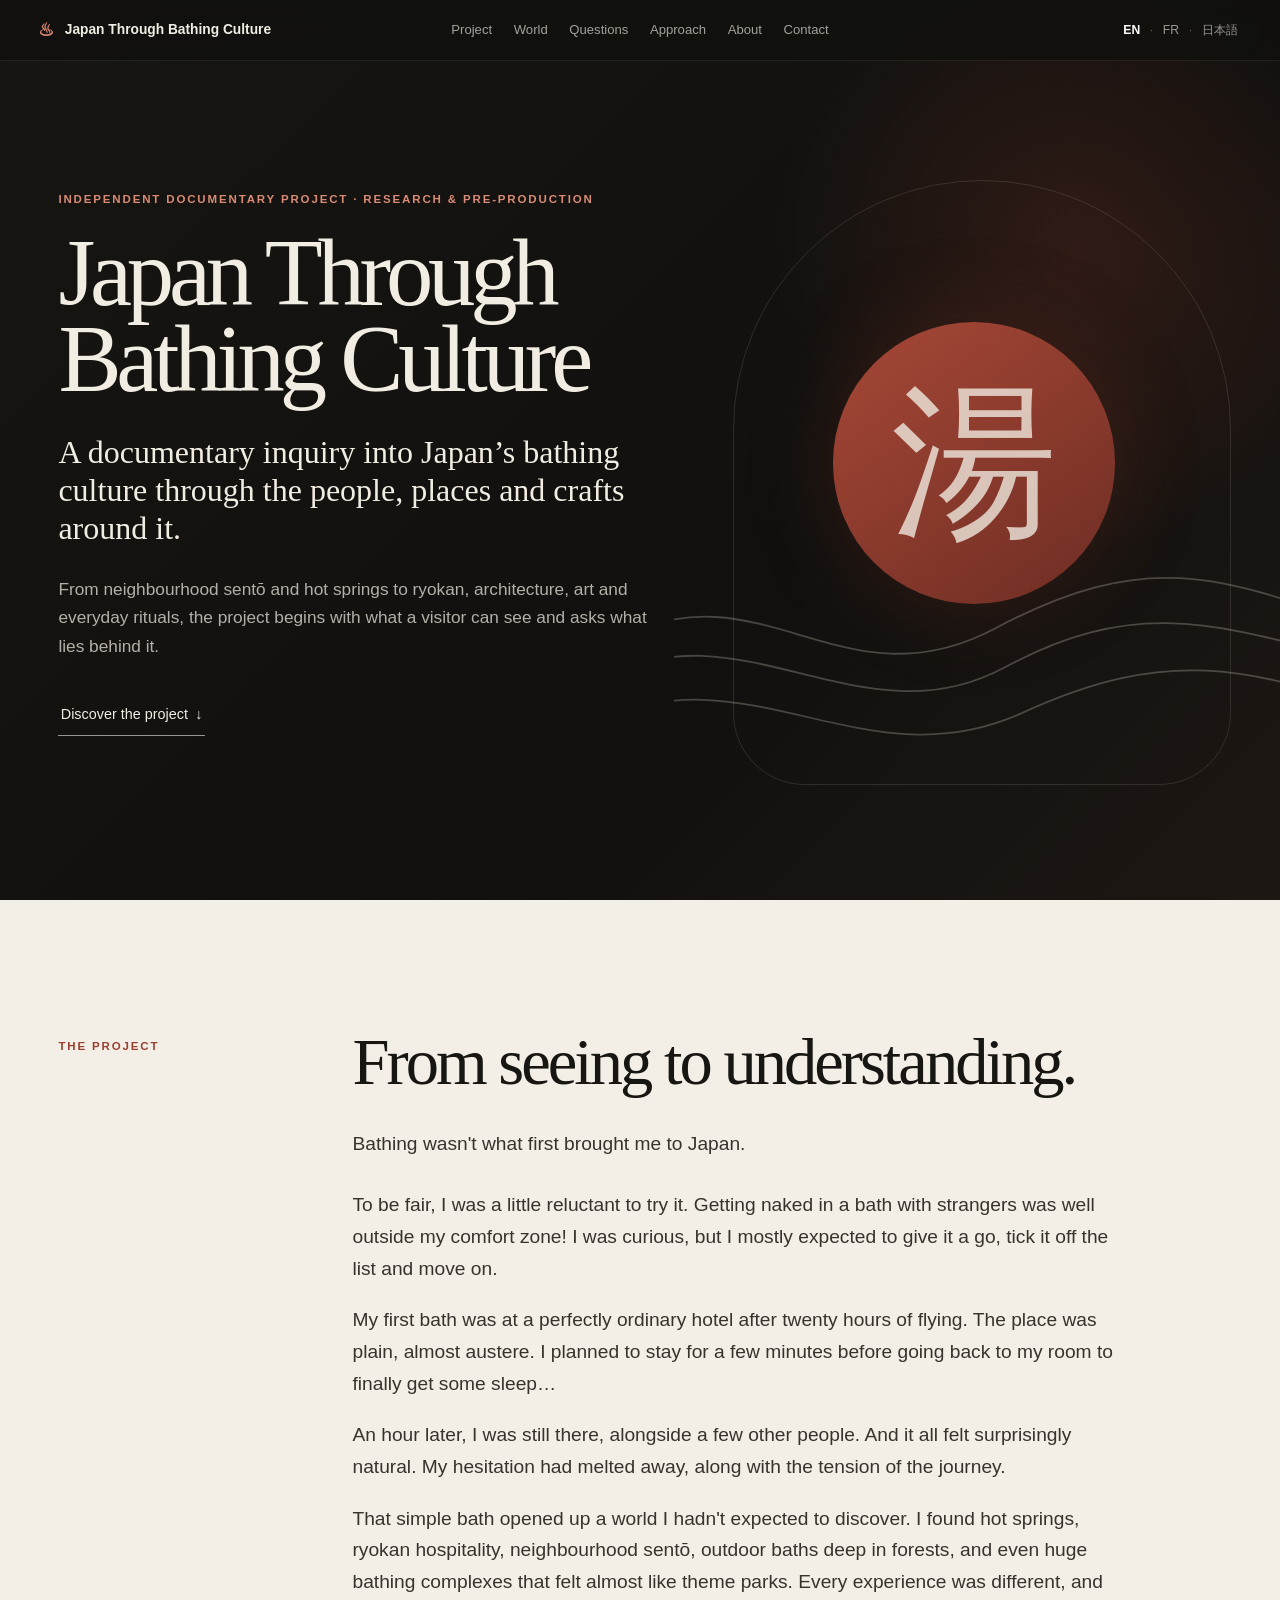
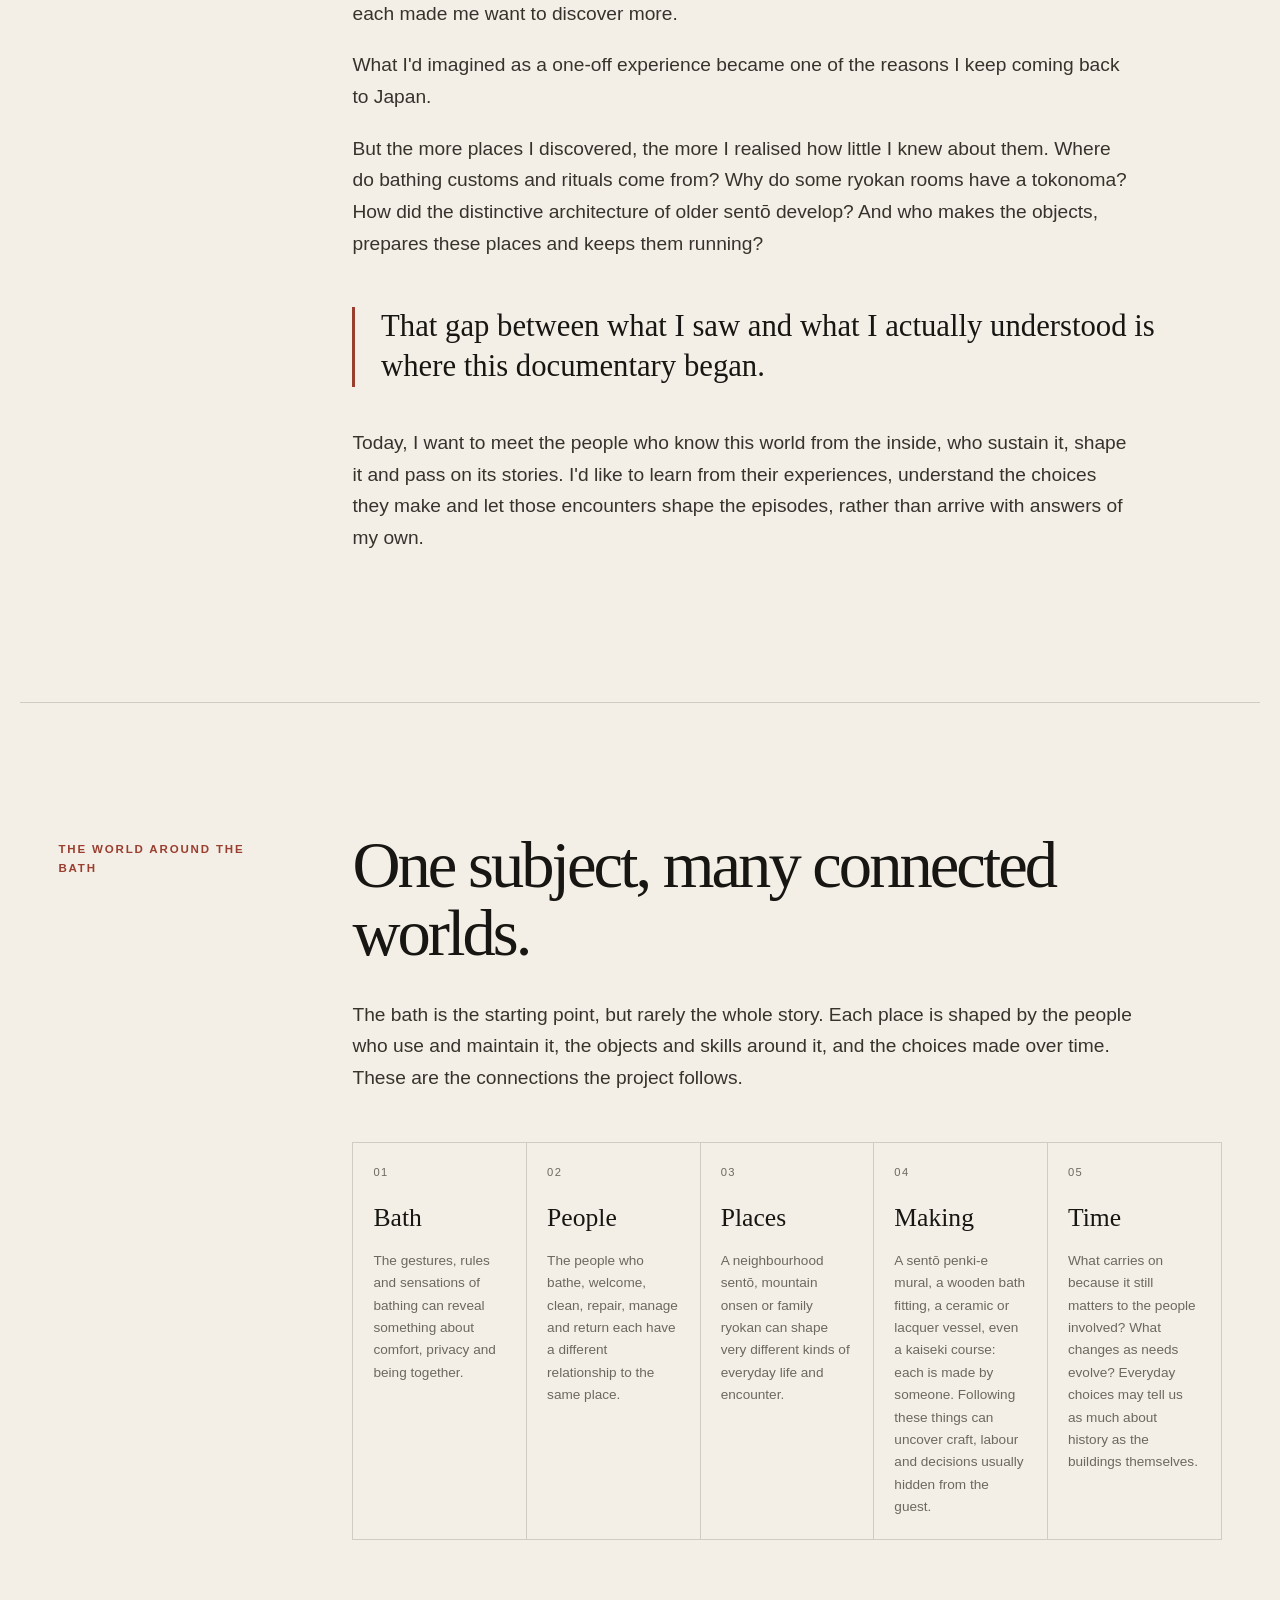
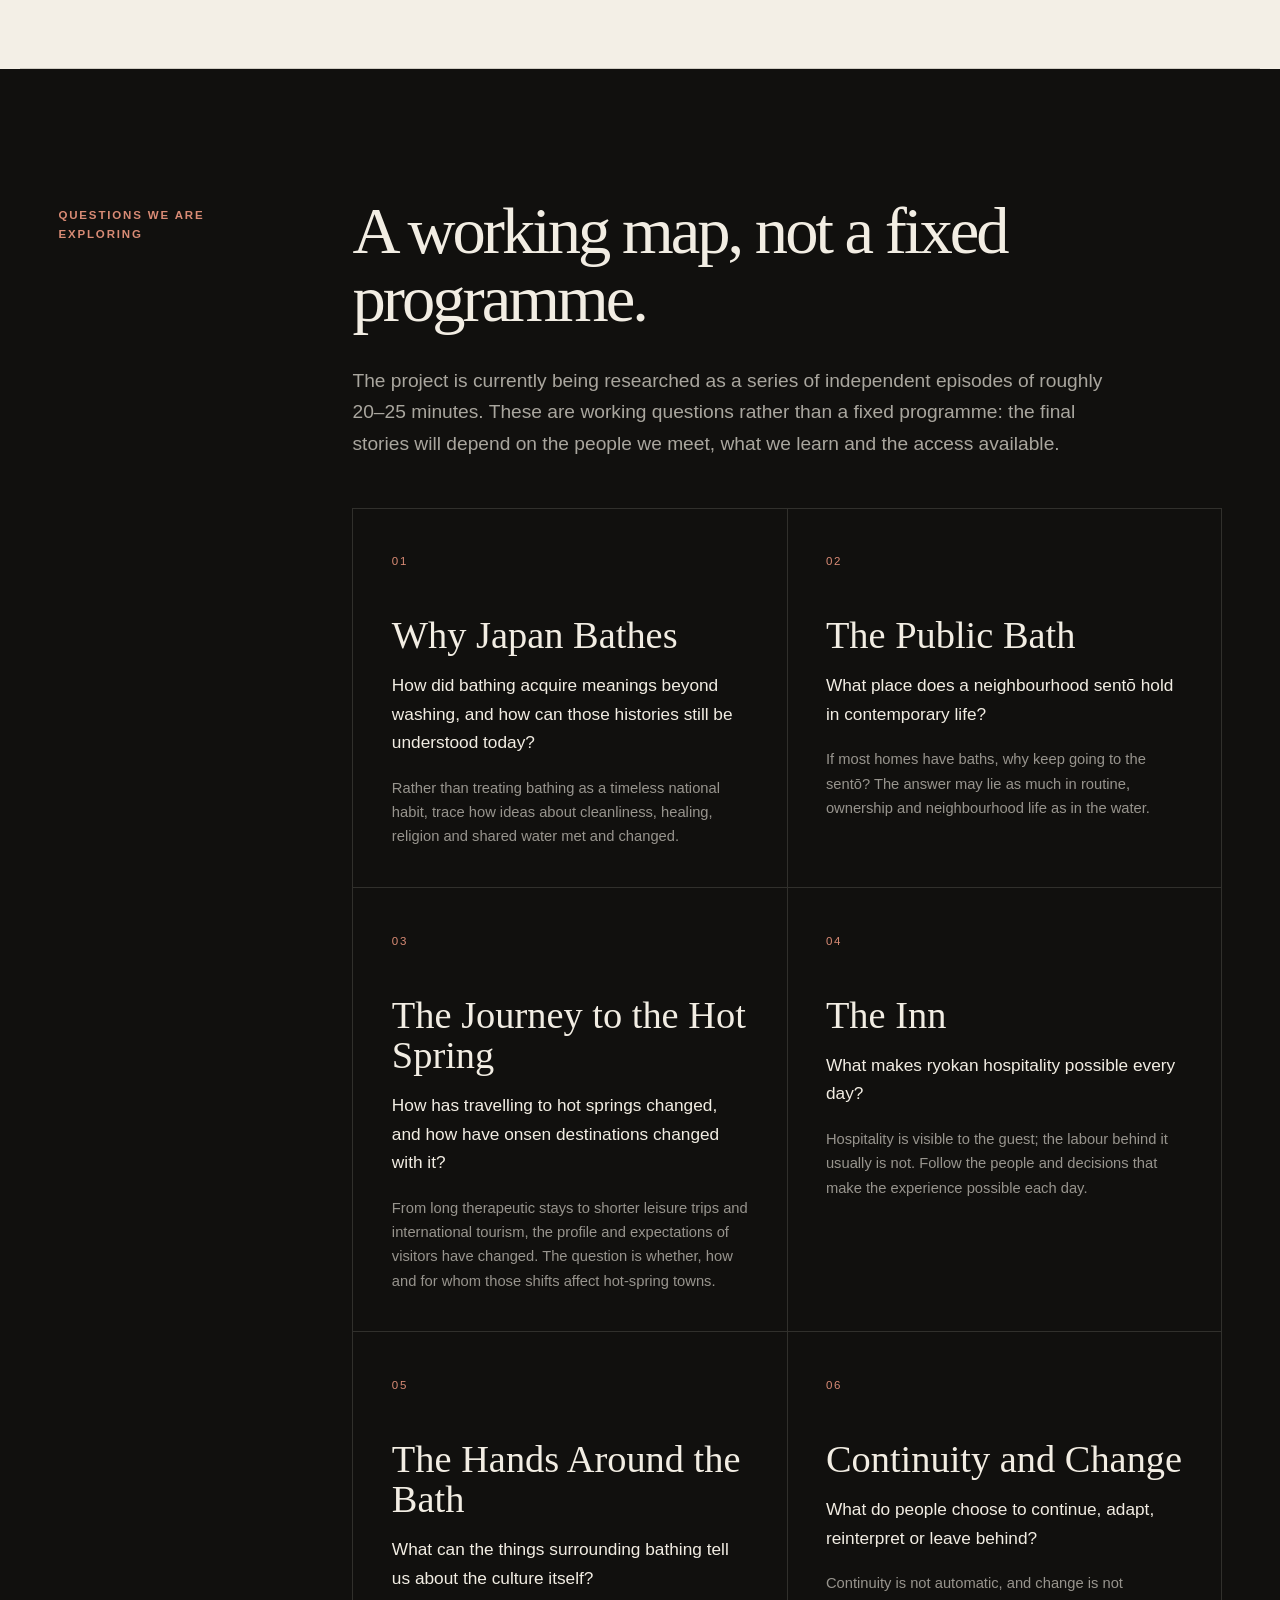
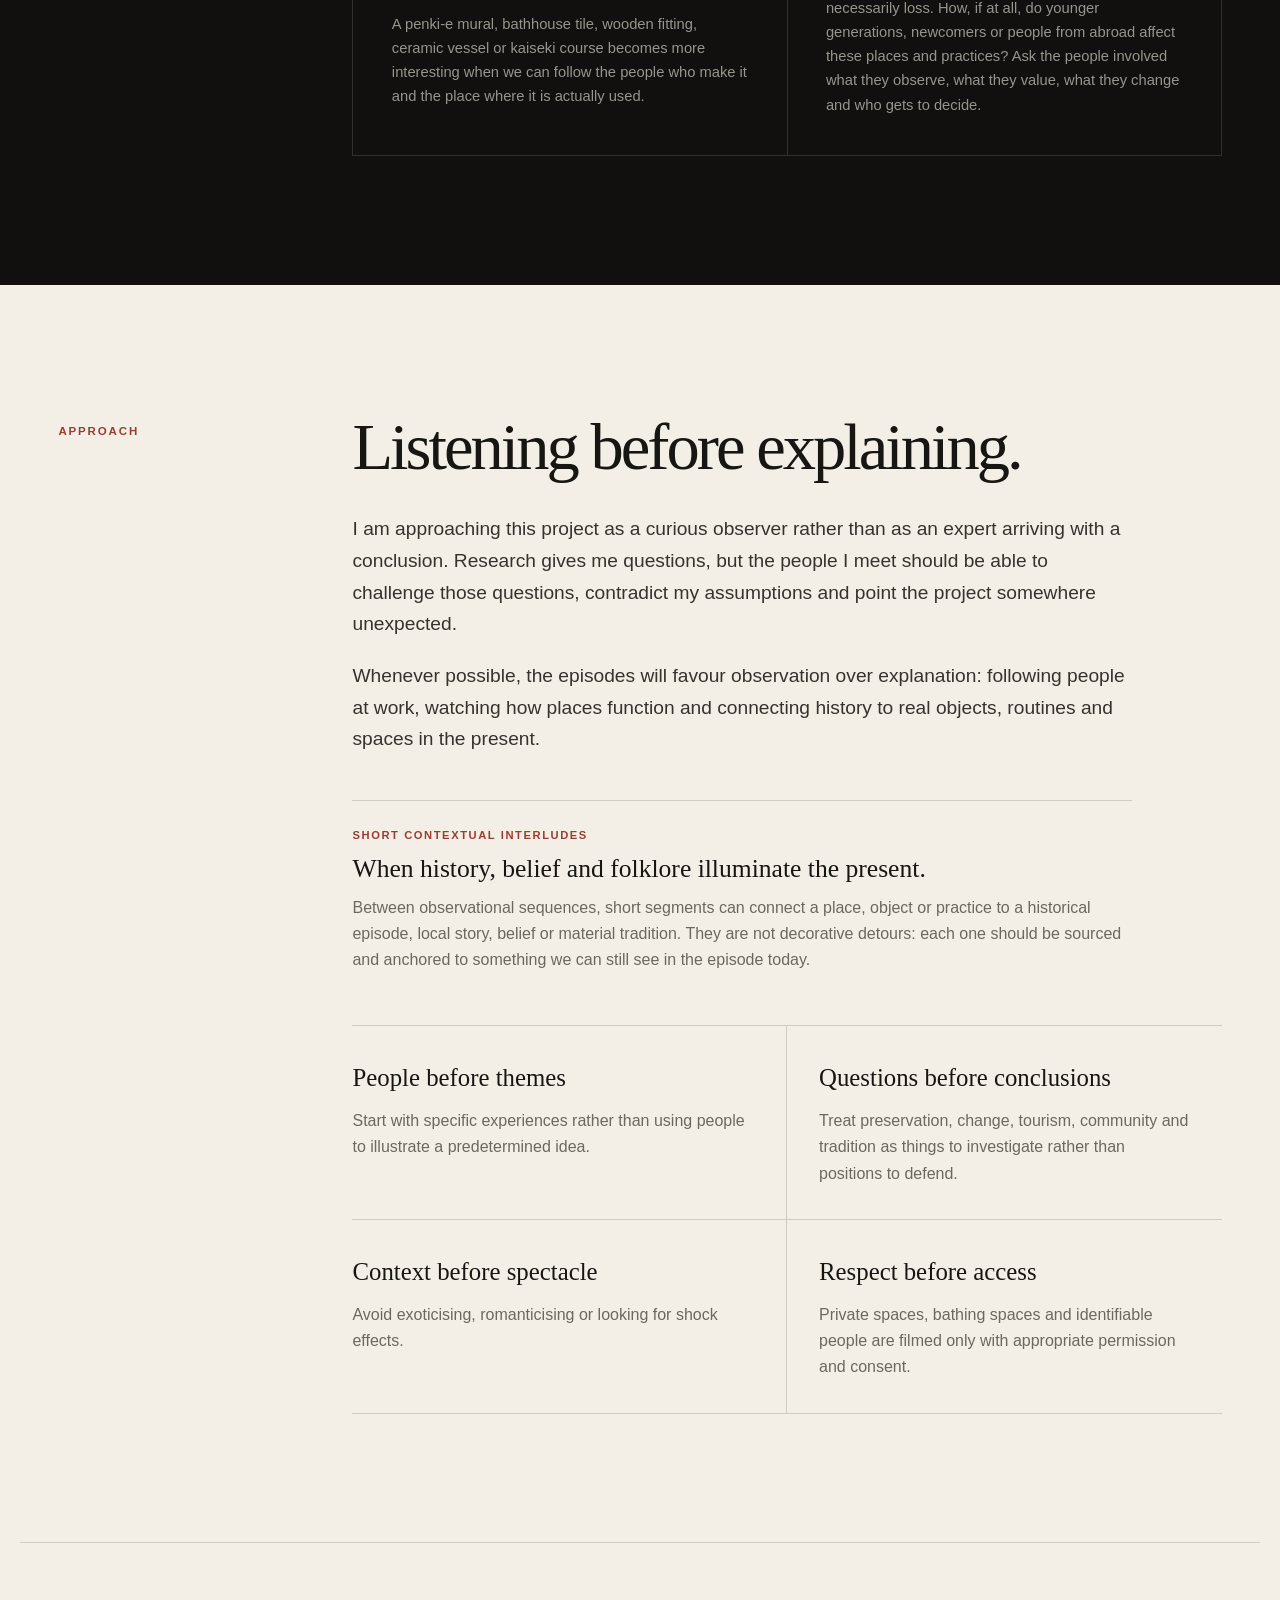
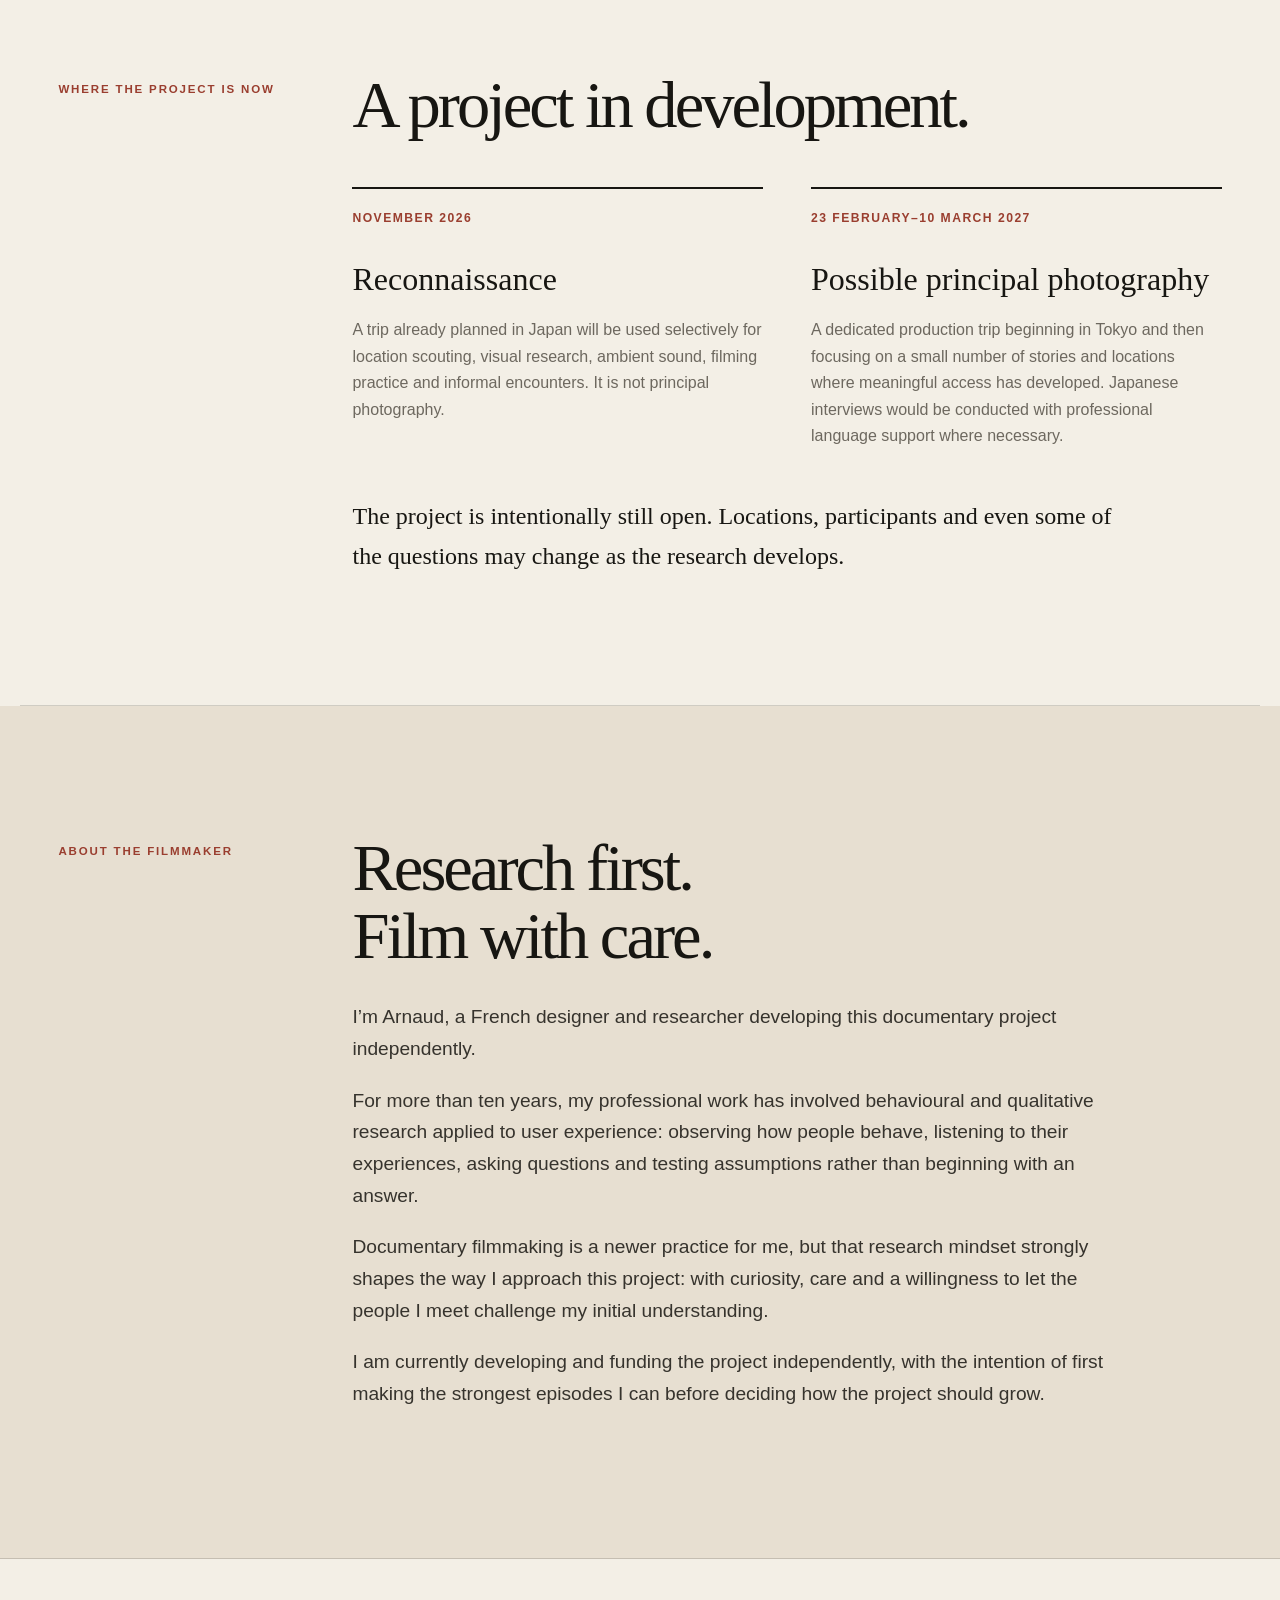
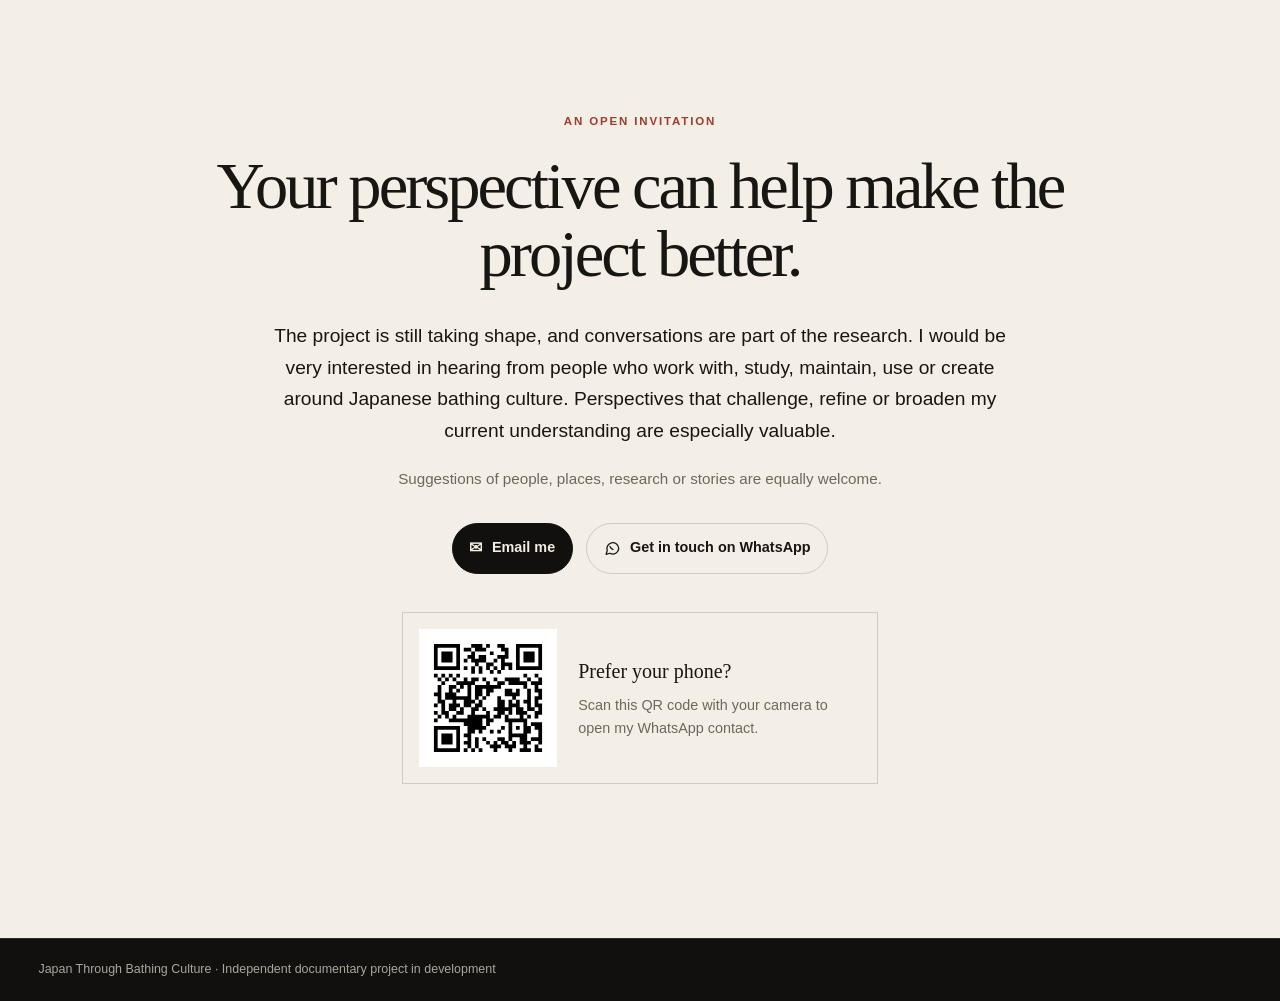
==== commit 06bb5750: "Add World section to main navigation and URL anchors" ====
--- a/index.html
+++ b/index.html
@@ -1,5 +1,5 @@
 <!doctype html>
-<!-- site-version: v0.8-personal-intro -->
+<!-- site-version: v0.8.1-world-navigation -->
 <html lang="en" class="no-js">
 <head>
   <meta charset="utf-8" />
@@ -12,7 +12,7 @@
   <meta property="og:description" content="Exploring Japan’s bathing culture through the people, places and crafts that shape it." />
   <meta property="og:type" content="website" />
   <meta name="twitter:card" content="summary_large_image" />
-  <link rel="stylesheet" href="styles.css?v=20261009-2" />
+  <link rel="stylesheet" href="styles.css?v=20261009-3" />
   <script>
     document.documentElement.classList.remove('no-js');
     document.documentElement.classList.add('js');
@@ -40,6 +40,7 @@
 
     <nav class="main-nav" id="primary-navigation" aria-label="Primary navigation">
       <a href="#project" data-i18n="navProject">Project</a>
+      <a href="#world" data-i18n="navWorld">World</a>
       <a href="#questions" data-i18n="navQuestions">Questions</a>
       <a href="#approach" data-i18n="navApproach">Approach</a>
       <a href="#about" data-i18n="navAbout">About</a>
@@ -94,7 +95,7 @@
       </div>
     </section>
 
-    <section class="section" aria-labelledby="world-title">
+    <section class="section" id="world" aria-labelledby="world-title">
       <div class="section-label"><p class="eyebrow" data-i18n="worldEyebrow">The world around the bath</p></div>
       <div class="section-body">
         <h2 id="world-title" data-i18n="worldTitle">One subject, many connected worlds.</h2>
@@ -205,6 +206,6 @@
     <p>Japan Through Bathing Culture · <span data-i18n="footerText">Independent documentary project in development</span></p>
   </footer>
 
-  <script src="script.js?v=20261009-2"></script>
+  <script src="script.js?v=20261009-3"></script>
 </body>
 </html>
--- a/styles.css
+++ b/styles.css
@@ -22,6 +22,7 @@
 .hero-art{position:relative;min-height:560px;align-self:stretch;display:grid;place-items:center;pointer-events:none;-webkit-user-select:none;user-select:none}.hero-art:before{content:"";position:absolute;inset:13% 2% 8% 5%;border:1px solid rgba(242,237,227,.12);border-radius:999px 999px 18rem 18rem}.hero-art svg{position:absolute;width:120%;bottom:4%;right:-14%;fill:none;stroke:rgba(242,237,227,.24);stroke-width:2}.sun{width:clamp(160px,22vw,300px);aspect-ratio:1;border-radius:50%;background:linear-gradient(145deg,#a74837,#6e2d23);box-shadow:0 0 90px rgba(166,65,44,.22)}.hero-kanji{position:absolute;margin:0;font-family:var(--serif);font-size:clamp(5rem,13vw,11rem);color:rgba(242,237,227,.78);pointer-events:none;-webkit-user-select:none;user-select:none}
 section[id]{scroll-margin-top:68px}.section{display:grid;grid-template-columns:minmax(150px,1fr) minmax(0,4fr);gap:clamp(2rem,6vw,7rem);max-width:var(--max);margin:0 auto;padding:clamp(5rem,10vw,9rem) var(--gutter);border-bottom:1px solid var(--line)}.section-label{padding-top:.55rem}
 .section-body h2,.closing h2{max-width:920px;margin:0 0 2rem;font-family:var(--serif);font-size:clamp(2.2rem,5.2vw,5.2rem);font-weight:400;line-height:1.02;letter-spacing:-.045em}.prose>p,.section-intro{max-width:780px;margin:0 0 1.25rem;color:#36332d;font-size:clamp(1.05rem,1.5vw,1.24rem)}
+.prose>.project-lead{margin-bottom:1.85rem}
 blockquote{max-width:850px;margin:3rem 0 2.5rem;padding-left:1.6rem;border-left:3px solid var(--accent);font-family:var(--serif);font-size:clamp(1.4rem,2.4vw,2.15rem);line-height:1.3}
 .world-grid{margin-top:3rem;display:grid;grid-template-columns:repeat(5,1fr);border-top:1px solid var(--line);border-left:1px solid var(--line)}.world-grid article{min-height:250px;display:flex;flex-direction:column;padding:1.25rem;border-right:1px solid var(--line);border-bottom:1px solid var(--line)}.world-grid span{color:var(--muted);font-size:.7rem;letter-spacing:.12em}.world-grid h3{margin:1rem 0 .65rem;font-family:var(--serif);font-size:clamp(1.5rem,2vw,2.3rem);font-weight:400}.world-grid p{margin:0;color:var(--muted);font-size:.85rem}
 .dark-section{max-width:none;padding-left:max(var(--gutter),calc((100vw - var(--max))/2 + var(--gutter)));padding-right:max(var(--gutter),calc((100vw - var(--max))/2 + var(--gutter)));background:var(--dark);color:var(--light)}.dark-section .section-intro{color:rgba(242,237,227,.68)}
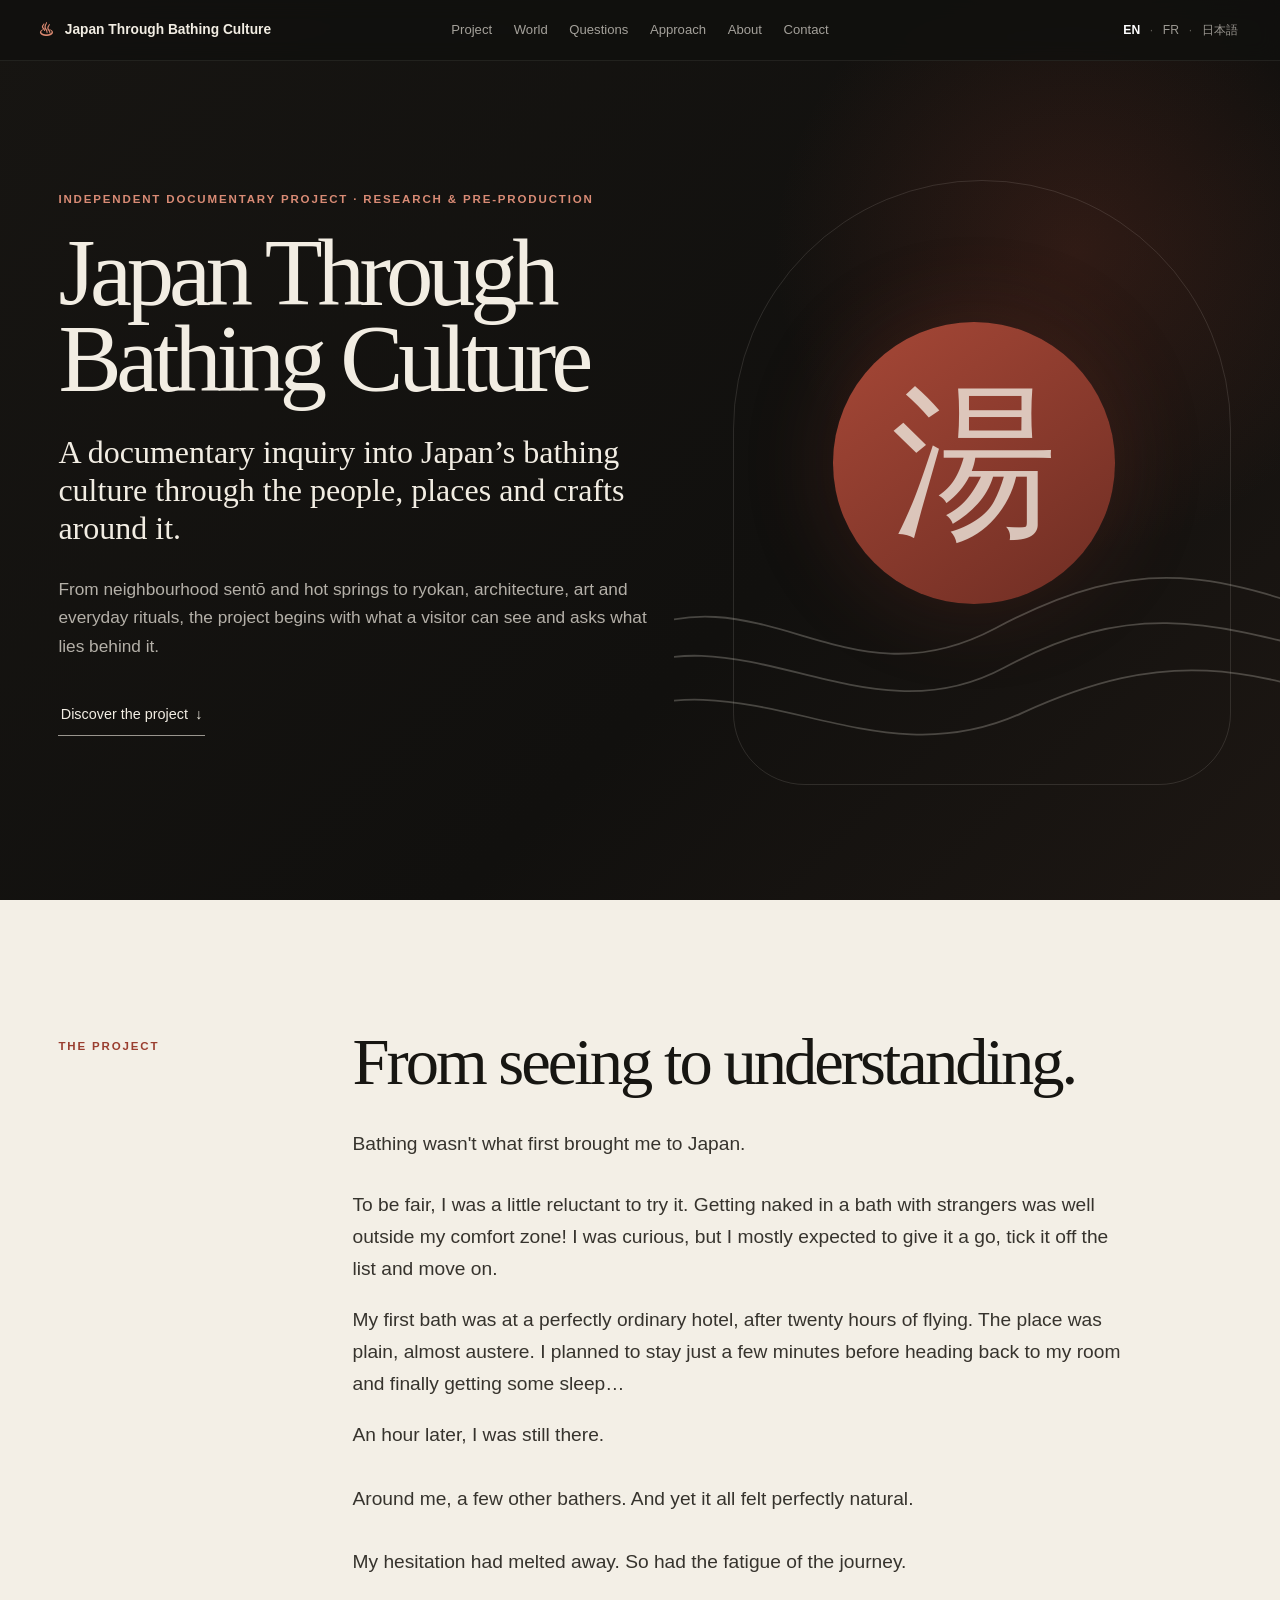
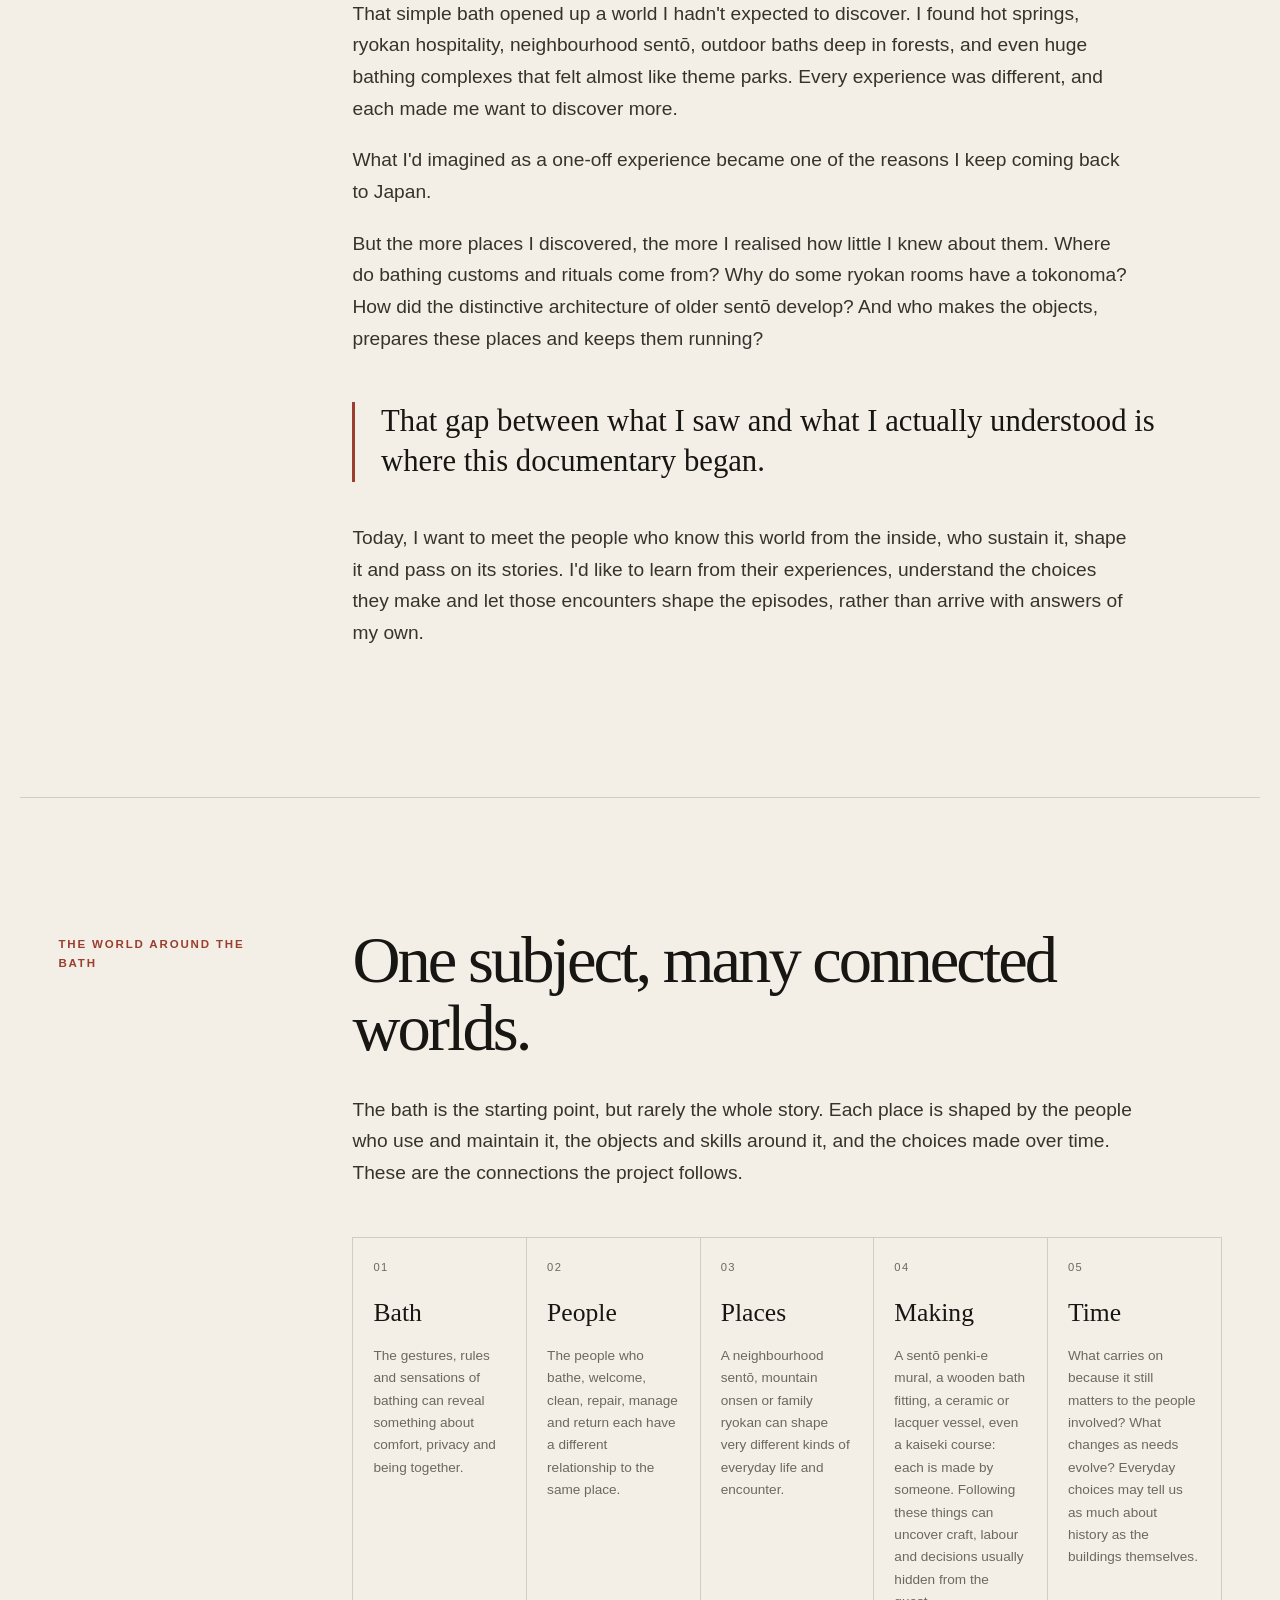
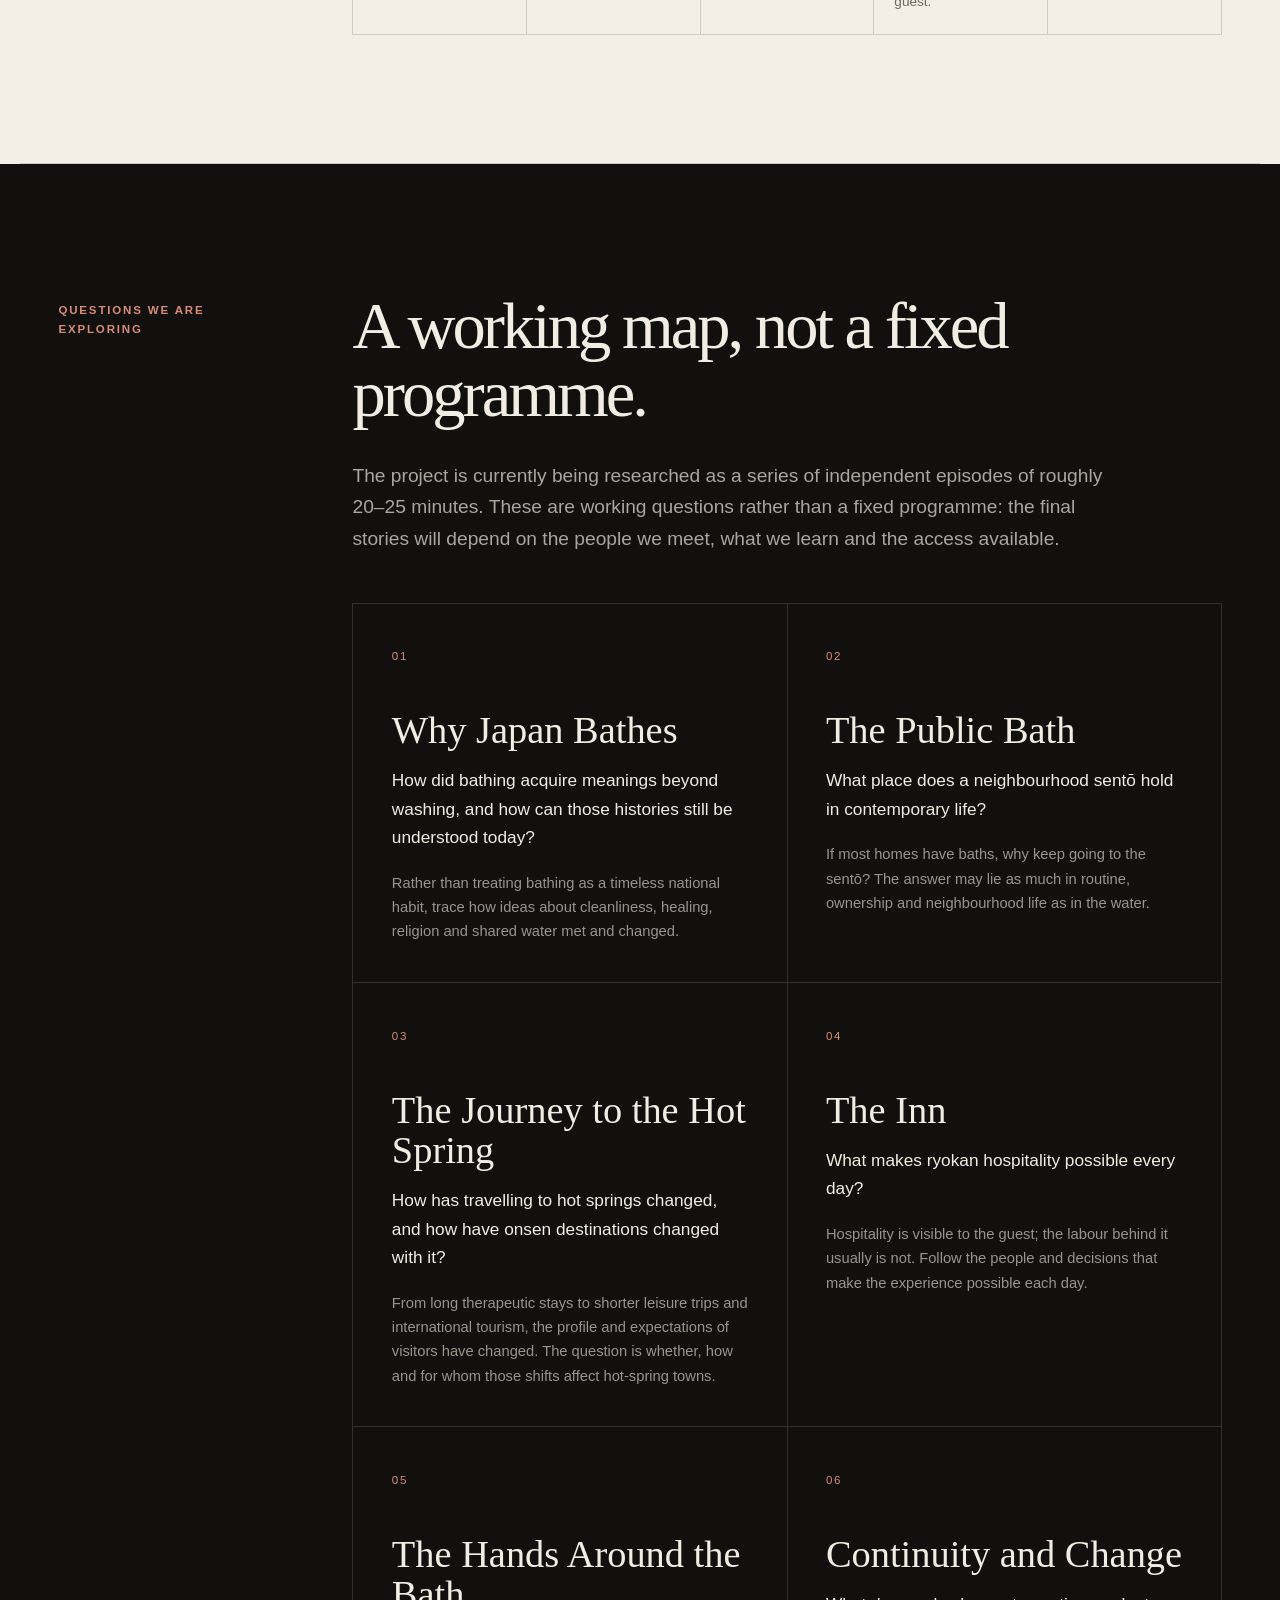
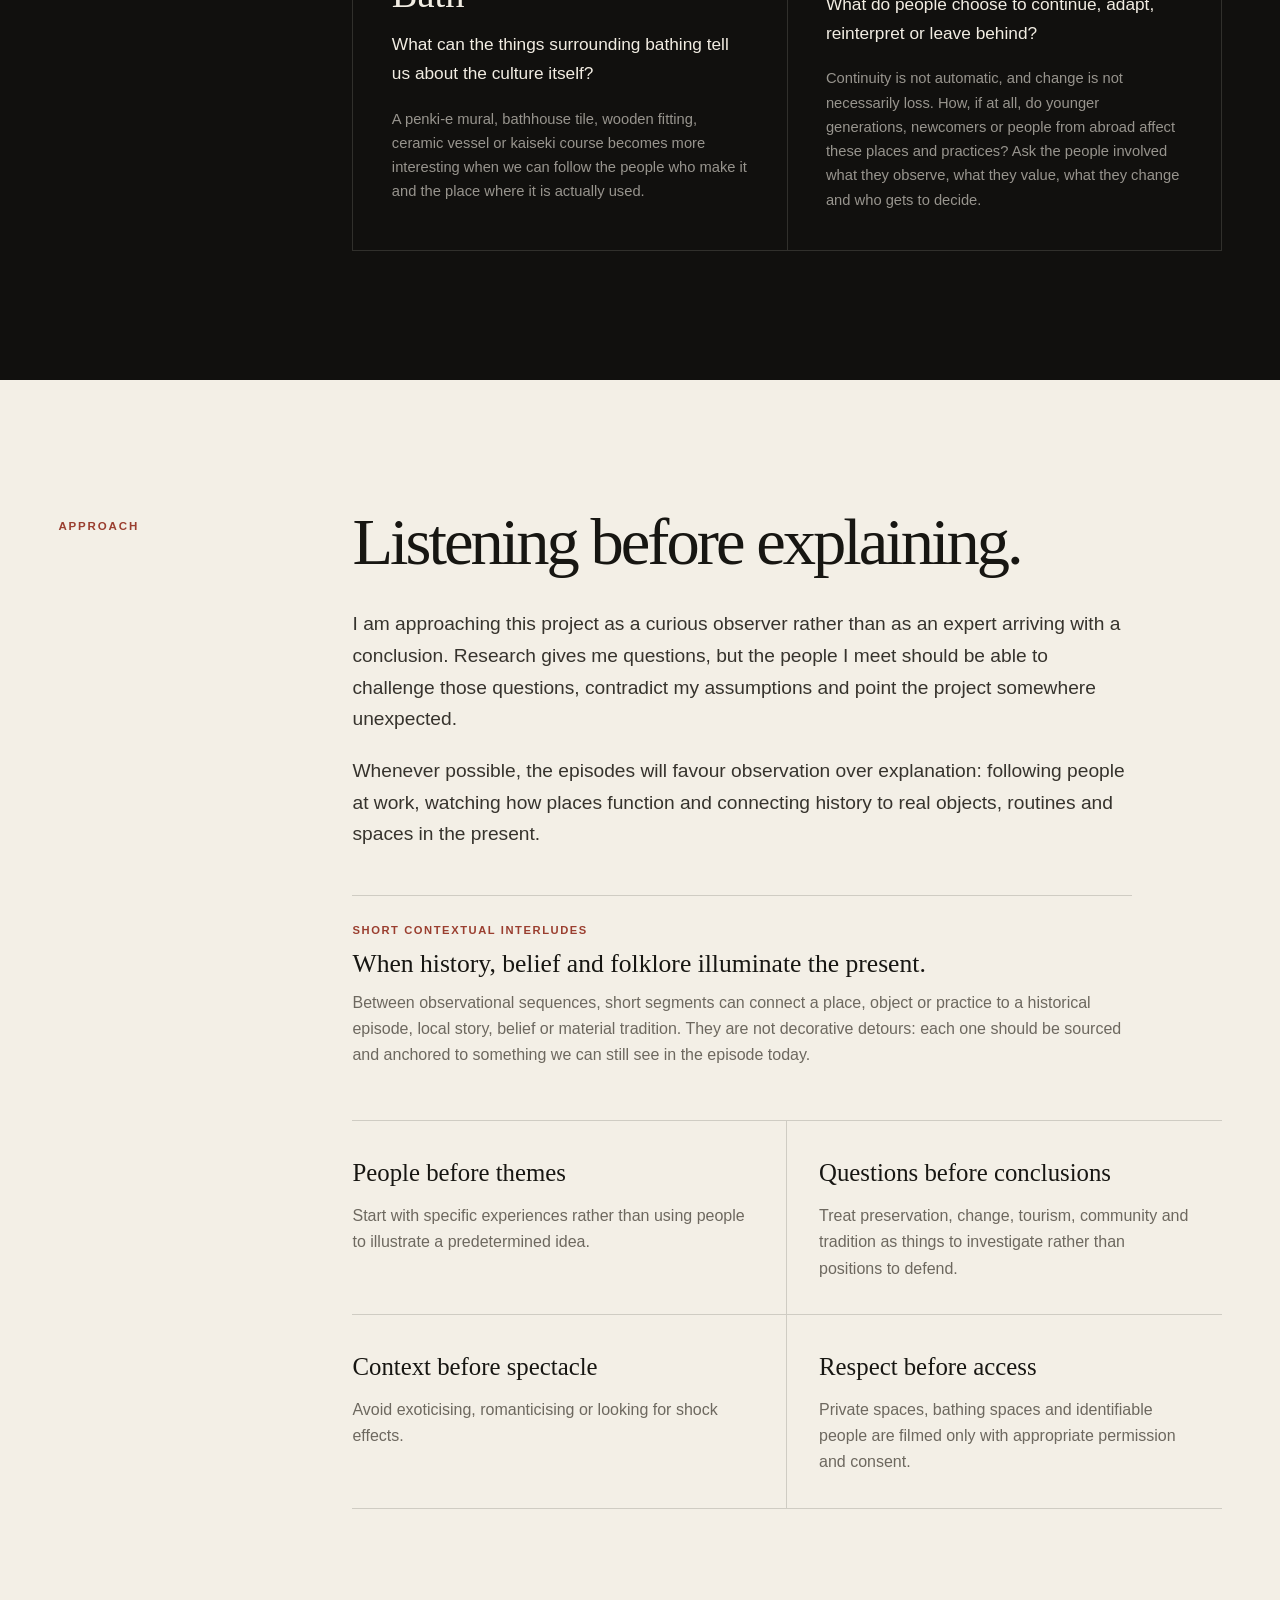
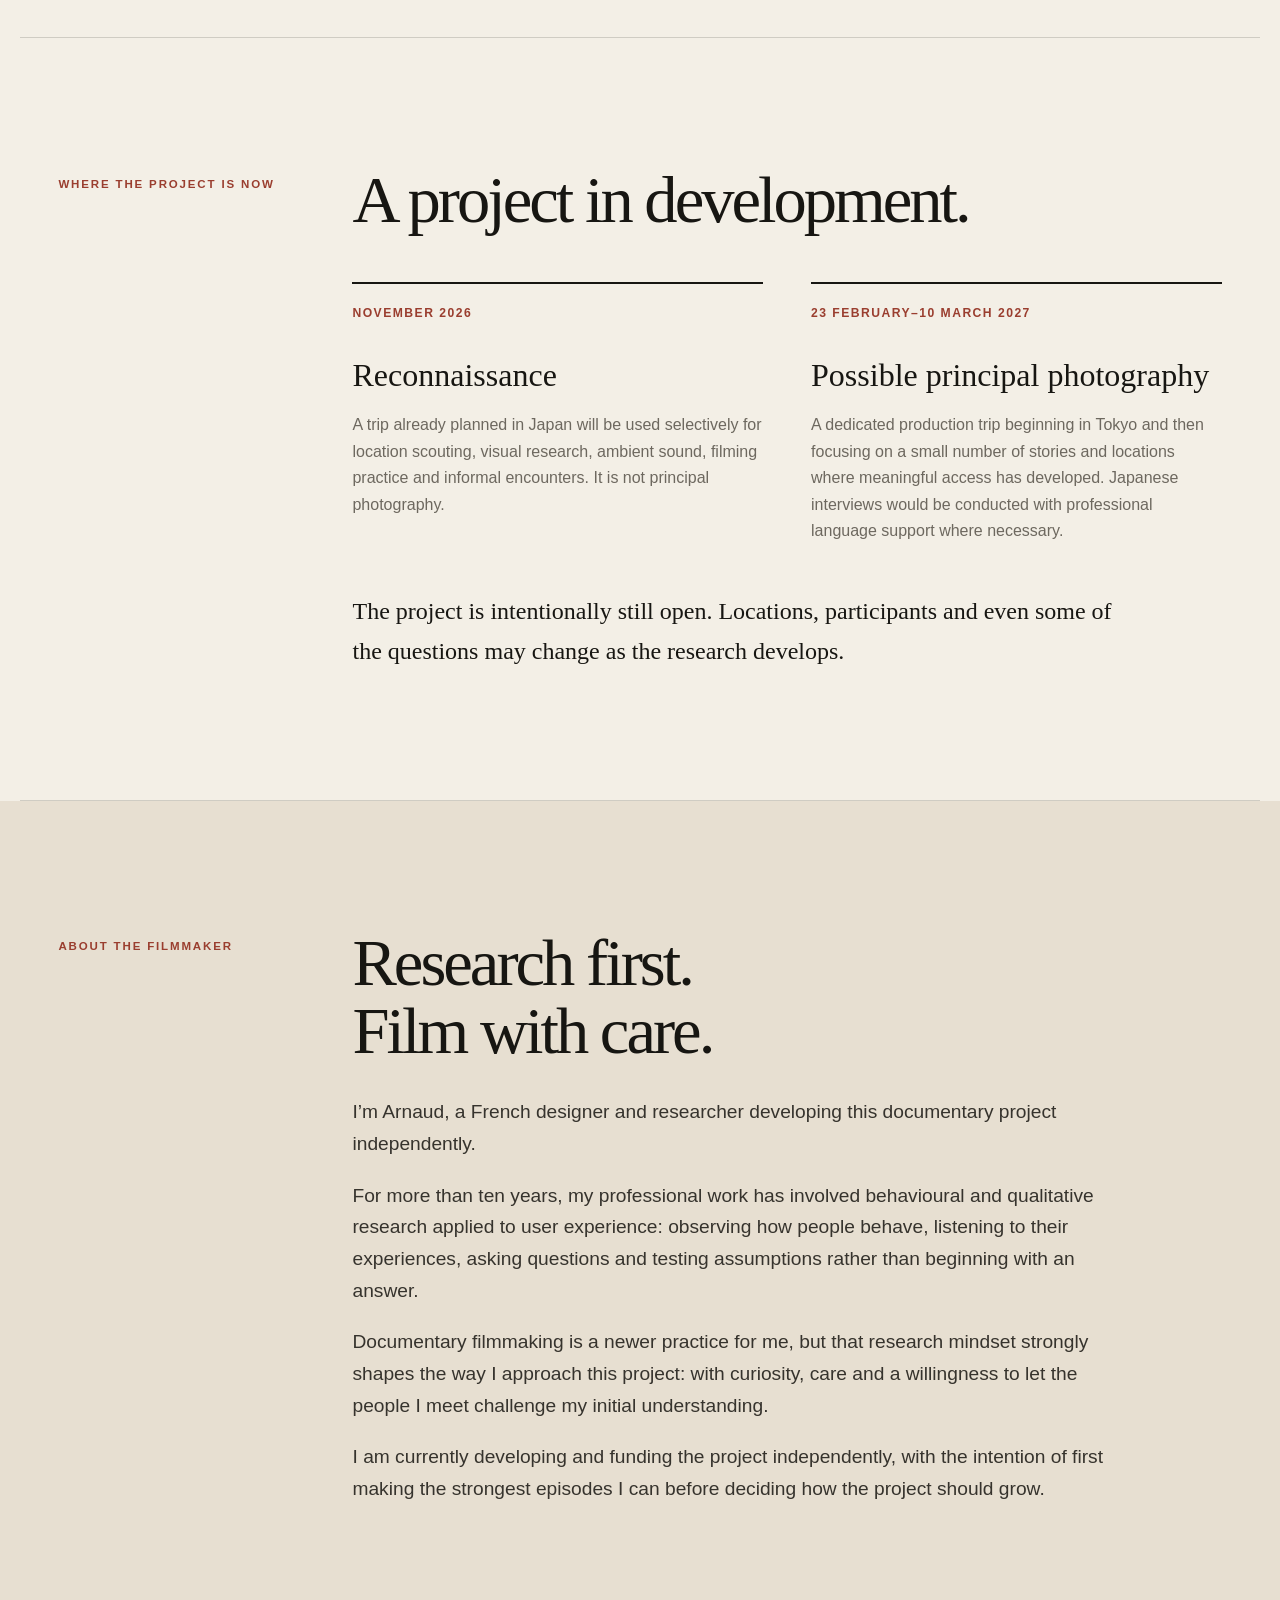
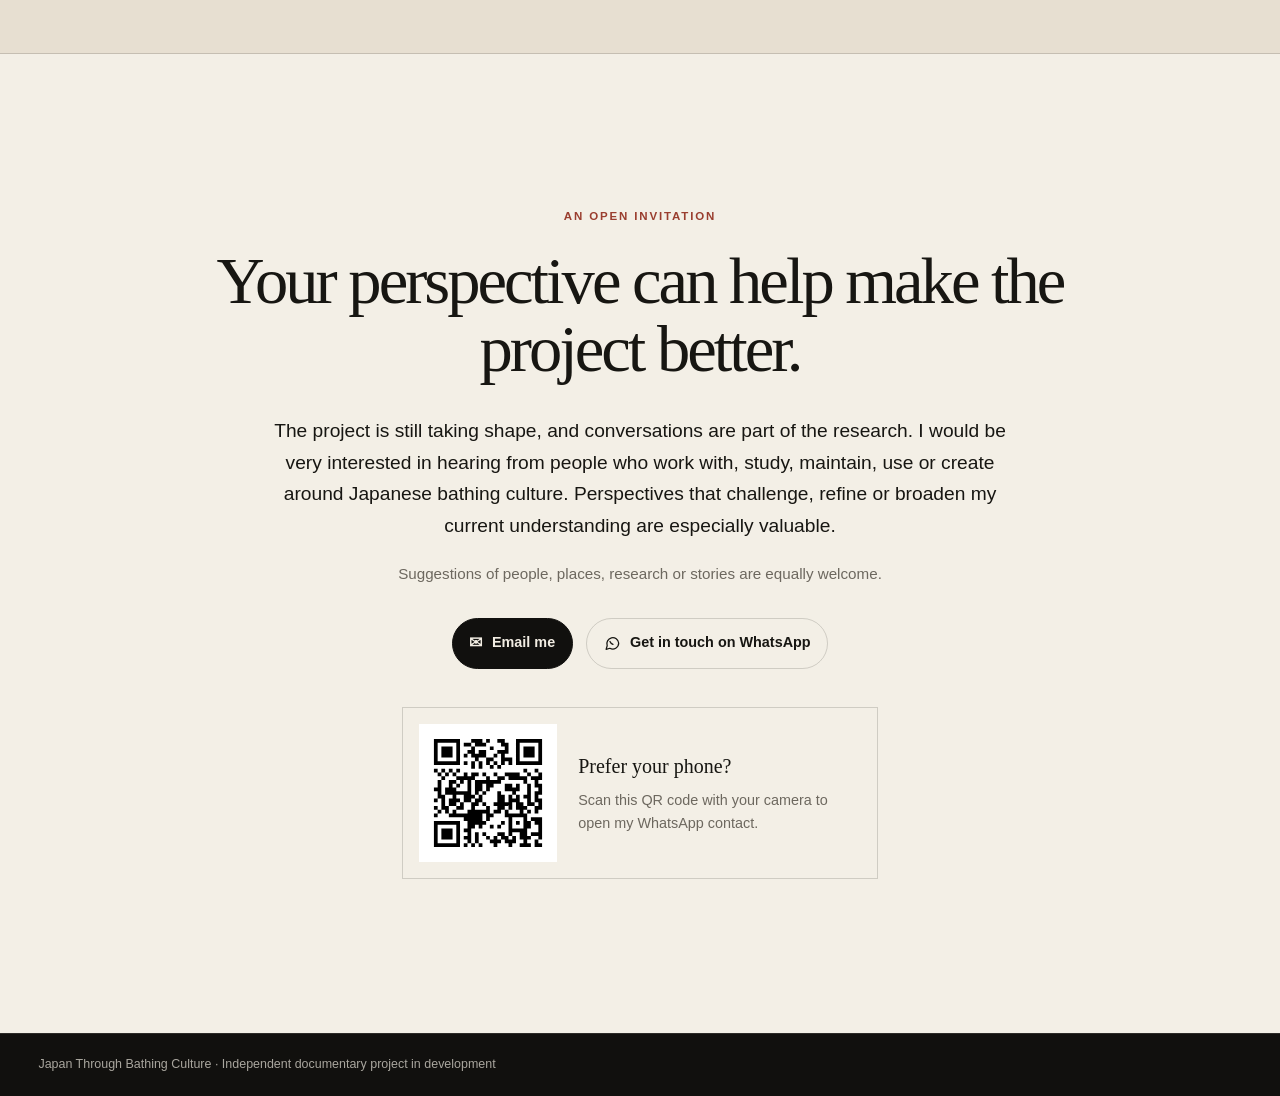
==== commit cb95a5ef: "Update English fallback and refresh bilingual story assets" ====
--- a/index.html
+++ b/index.html
@@ -12,7 +12,7 @@
   <meta property="og:description" content="Exploring Japan’s bathing culture through the people, places and crafts that shape it." />
   <meta property="og:type" content="website" />
   <meta name="twitter:card" content="summary_large_image" />
-  <link rel="stylesheet" href="styles.css?v=20261009-3" />
+  <link rel="stylesheet" href="styles.css?v=20261011-enfr1" />
   <script>
     document.documentElement.classList.remove('no-js');
     document.documentElement.classList.add('js');
@@ -85,8 +85,12 @@
         <h2 id="project-title" data-i18n="projectTitle">From seeing to understanding.</h2>
         <p class="project-lead" data-i18n="projectP1">Bathing wasn't what first brought me to Japan.</p>
         <p data-i18n="projectP2">To be fair, I was a little reluctant to try it. Getting naked in a bath with strangers was well outside my comfort zone! I was curious, but I mostly expected to give it a go, tick it off the list and move on.</p>
-        <p data-i18n="projectP3">My first bath was at a perfectly ordinary hotel after twenty hours of flying. The place was plain, almost austere. I planned to stay for a few minutes before going back to my room to finally get some sleep…</p>
-        <p data-i18n="projectP4">An hour later, I was still there, alongside a few other people. And it all felt surprisingly natural. My hesitation had melted away, along with the tension of the journey.</p>
+        <p data-i18n="projectP3">My first bath was at a perfectly ordinary hotel, after twenty hours of flying. The place was plain, almost austere. I planned to stay just a few minutes before heading back to my room and finally getting some sleep…</p>
+        <p data-i18n="projectP4">An hour later, I was still there.
+
+Around me, a few other bathers. And yet it all felt perfectly natural.
+
+My hesitation had melted away. So had the fatigue of the journey.</p>
         <p data-i18n="projectP5">That simple bath opened up a world I hadn't expected to discover. I found hot springs, ryokan hospitality, neighbourhood sentō, outdoor baths deep in forests, and even huge bathing complexes that felt almost like theme parks. Every experience was different, and each made me want to discover more.</p>
         <p data-i18n="projectP6">What I'd imagined as a one-off experience became one of the reasons I keep coming back to Japan.</p>
         <p data-i18n="projectP7">But the more places I discovered, the more I realised how little I knew about them. Where do bathing customs and rituals come from? Why do some ryokan rooms have a tokonoma? How did the distinctive architecture of older sentō develop? And who makes the objects, prepares these places and keeps them running?</p>
@@ -206,6 +210,6 @@
     <p>Japan Through Bathing Culture · <span data-i18n="footerText">Independent documentary project in development</span></p>
   </footer>
 
-  <script src="script.js?v=20261009-3"></script>
+  <script src="script.js?v=20261011-enfr1"></script>
 </body>
 </html>
--- a/styles.css
+++ b/styles.css
@@ -34,7 +34,9 @@
 .contact-actions{display:flex;justify-content:center;flex-wrap:wrap;gap:.8rem;margin:2rem auto 0}.contact-button{display:inline-flex;align-items:center;justify-content:center;gap:.6rem;min-height:46px;padding:.78rem 1.05rem;border:1px solid var(--line);border-radius:999px;background:transparent;color:var(--ink);font:inherit;font-size:.9rem;font-weight:650;cursor:pointer;transition:transform .18s ease,background-color .18s ease,border-color .18s ease}.contact-button:hover{transform:translateY(-2px);background:rgba(23,22,18,.05);border-color:rgba(23,22,18,.28)}.contact-button-primary{background:var(--dark);color:var(--light);border-color:var(--dark)}.contact-button-primary:hover{background:var(--dark-soft,#1c1a17);border-color:var(--dark-soft,#1c1a17)}.contact-icon{font-size:1rem;line-height:1}.contact-icon-svg{width:1.05rem;height:1.05rem;fill:none;stroke:currentColor;stroke-width:1.8;stroke-linecap:round;stroke-linejoin:round;flex:0 0 auto}.contact-qr{display:grid;grid-template-columns:138px minmax(0,280px);align-items:center;gap:1.3rem;width:max-content;max-width:100%;margin:2.4rem auto 0;padding:1rem 1.15rem 1rem 1rem;border:1px solid var(--line);text-align:left}.contact-qr img{display:block;width:138px;height:138px;background:#fff}.contact-qr-title{margin:0 0 .35rem;font-family:var(--serif);font-size:1.25rem}.contact-qr-text{margin:0;color:var(--muted);font-size:.9rem}
 @media(max-width:680px){.contact-actions{flex-direction:column;align-items:stretch}.contact-button{width:100%}.contact-qr{display:none}}
 .back-to-top{position:fixed;right:clamp(1rem,2.5vw,2rem);bottom:clamp(1rem,2.5vw,2rem);z-index:30;display:inline-flex;align-items:center;gap:.55rem;padding:.72rem .95rem;border:1px solid rgba(242,237,227,.18);border-radius:999px;background:rgba(17,16,14,.9);color:var(--light);box-shadow:0 10px 30px rgba(17,16,14,.18);backdrop-filter:blur(12px);font-size:.78rem;font-weight:650;line-height:1;text-decoration:none;opacity:0;visibility:hidden;pointer-events:none;transform:translateY(8px);transition:opacity .18s ease,visibility .18s ease,transform .18s ease,background-color .18s ease,border-color .18s ease}.back-to-top.is-visible{opacity:1;visibility:visible;pointer-events:auto;transform:translateY(0)}.back-to-top.is-visible:hover{transform:translateY(-2px);background:rgba(28,26,23,.96);border-color:rgba(242,237,227,.32)}.back-to-top-icon{font-size:1rem;line-height:1}.site-footer{display:flex;justify-content:space-between;gap:2rem;padding:1.3rem var(--gutter);border-top:1px solid rgba(242,237,227,.12);background:var(--dark);color:rgba(242,237,227,.68);font-size:.78rem}.site-footer p{margin:0}.site-footer a{text-decoration:none}
+html[lang=en] [data-i18n="projectP4"],html[lang=fr] [data-i18n="projectP4"]{white-space:pre-line}
 html[lang=ja] body{letter-spacing:.01em}html[lang=ja] .hero h1,html[lang=ja] .section-body h2,html[lang=ja] .closing h2,html[lang=ja] .world-grid h3,html[lang=ja] .question-card h3,html[lang=ja] .principles h3,html[lang=ja] .timeline h3,html[lang=ja] blockquote{font-family:"Yu Mincho","Hiragino Mincho ProN",var(--serif)}
-@media(max-width:980px){.site-header{grid-template-columns:auto auto 1fr;column-gap:.45rem}.menu-toggle{display:inline-flex;grid-column:1;grid-row:1;justify-self:start}.brand{grid-column:2;grid-row:1}.language-switcher{grid-column:3;grid-row:1;justify-self:end}.main-nav{position:absolute;top:100%;left:0;right:0;display:none;flex-direction:column;gap:0;padding:.5rem var(--gutter) 1rem;background:rgba(17,16,14,.97);border-bottom:1px solid rgba(243,239,230,.1);-webkit-backdrop-filter:blur(12px);backdrop-filter:blur(12px)}.main-nav.is-open{display:flex}.main-nav a{display:flex;align-items:center;min-height:48px;padding:.55rem 0;border-bottom:1px solid rgba(243,239,230,.08);font-size:.95rem}.main-nav a:last-child{border-bottom:0}.hero{grid-template-columns:1fr}.hero-copy{position:relative;z-index:3}.hero .text-link{min-width:168px;min-height:48px;padding:.7rem .2rem .6rem}.hero-art{min-height:390px}.section{grid-template-columns:1fr;gap:1rem}.section-label{padding-top:0}.world-grid{grid-template-columns:repeat(2,1fr)}.world-grid article:last-child{grid-column:1/-1;min-height:190px}}
+@media(max-width:1100px){.site-header{grid-template-columns:auto auto 1fr;column-gap:.45rem}.menu-toggle{display:inline-flex;grid-column:1;grid-row:1;justify-self:start}.brand{grid-column:2;grid-row:1}.language-switcher{grid-column:3;grid-row:1;justify-self:end}.main-nav{position:absolute;top:100%;left:0;right:0;display:none;flex-direction:column;gap:0;padding:.5rem var(--gutter) 1rem;background:rgba(17,16,14,.97);border-bottom:1px solid rgba(243,239,230,.1);-webkit-backdrop-filter:blur(12px);backdrop-filter:blur(12px)}.main-nav.is-open{display:flex}.main-nav a{display:flex;align-items:center;min-height:48px;padding:.55rem 0;border-bottom:1px solid rgba(243,239,230,.08);font-size:.95rem}.main-nav a:last-child{border-bottom:0}}
+@media(max-width:980px){.hero{grid-template-columns:1fr}.hero-copy{position:relative;z-index:3}.hero .text-link{min-width:168px;min-height:48px;padding:.7rem .2rem .6rem}.hero-art{min-height:390px}.section{grid-template-columns:1fr;gap:1rem}.section-label{padding-top:0}.world-grid{grid-template-columns:repeat(2,1fr)}.world-grid article:last-child{grid-column:1/-1;min-height:190px}}
 @media(max-width:680px){.back-to-top{right:.85rem;bottom:.85rem;padding:.68rem .8rem;font-size:.74rem}.site-header{padding:.8rem 1rem}.brand-text{display:none}.hero{padding:4.2rem 1.1rem 3rem}.hero-art{min-height:300px}.section{padding:4.5rem 1.1rem}.dark-section,.soft-section{padding-left:1.1rem;padding-right:1.1rem}.world-grid,.question-grid,.principles,.timeline{grid-template-columns:1fr}.world-grid article:last-child{grid-column:auto}.question-card{min-height:auto}.principles article,.principles article:nth-child(even),.principles article:nth-child(odd){padding:1.6rem 0;border-right:0}.timeline{gap:2rem}.site-footer{flex-direction:column}}
 @media(prefers-reduced-motion:reduce){html{scroll-behavior:auto}*,*:before,*:after{animation-duration:.01ms!important;animation-iteration-count:1!important;transition-duration:.01ms!important}}
